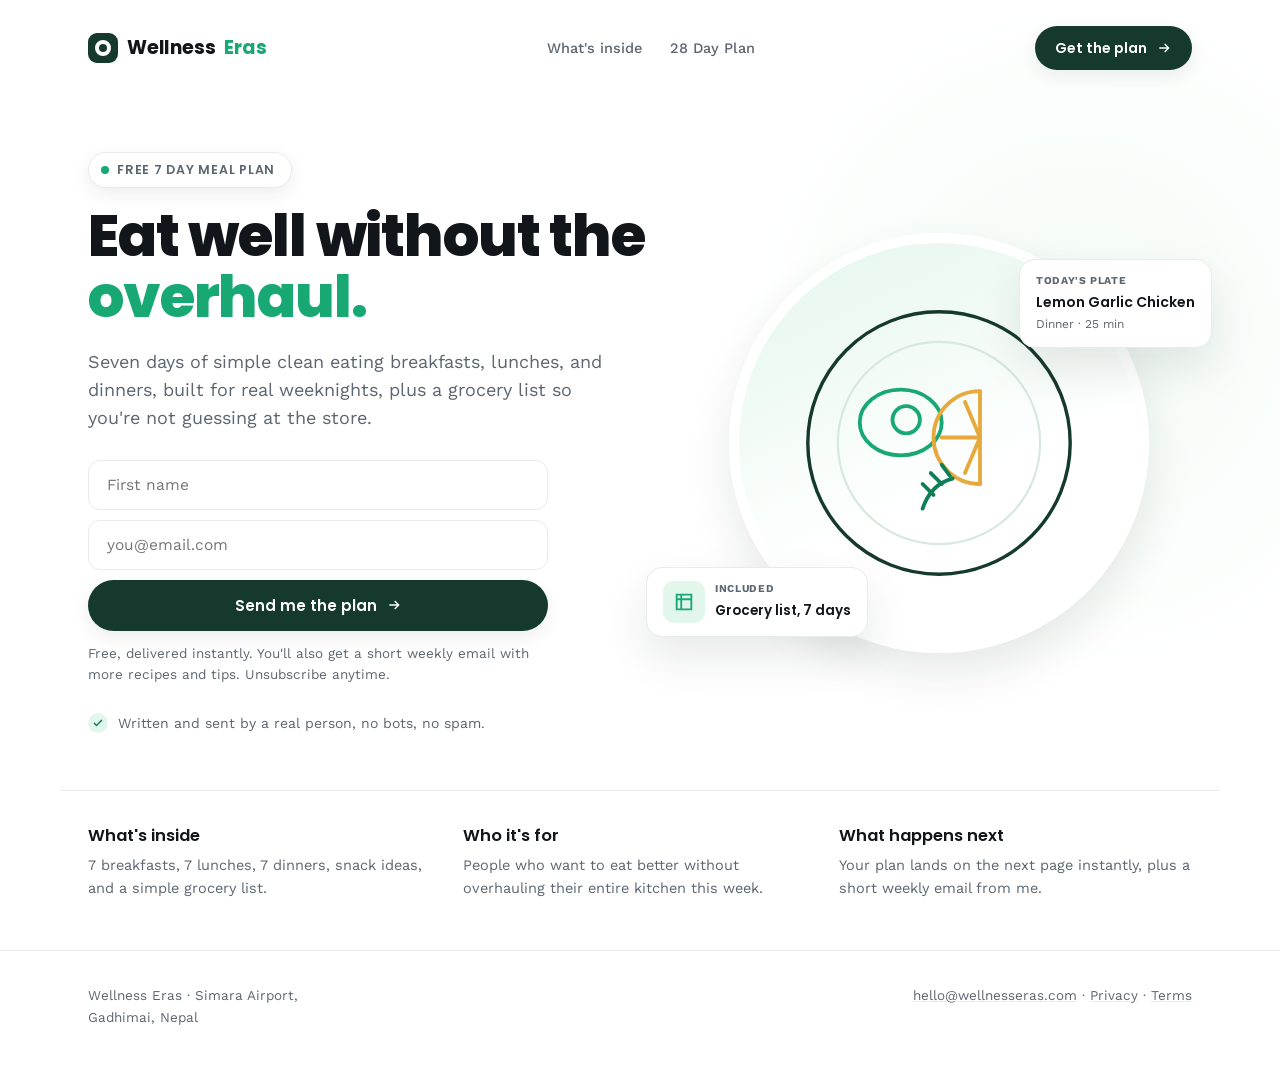
==== index.html @ 4ac8c412 "Integrate Sender analytics script in index.html Add a script for Sender analytics to index.html" ====
<!DOCTYPE html>
<html lang="en">
<head>
<meta charset="UTF-8">
<meta name="viewport" content="width=device-width, initial-scale=1.0">
<title>Wellness Eras — Free 7 Day Clean Eating Plan</title>
<meta name="description" content="Seven days of simple, real-food breakfasts, lunches, and dinners, plus a grocery list. Free, delivered instantly.">
<link rel="canonical" href="https://www.wellnesseras.com/">
<link rel="icon" href="/icon-32.png" sizes="32x32">
<link rel="icon" href="/icon-192.png" sizes="192x192">
<link rel="apple-touch-icon" href="/apple-touch-icon.png">
<meta property="og:type" content="website">
<meta property="og:site_name" content="Wellness Eras">
<meta property="og:title" content="Simple meals you'll actually make again">
<meta property="og:description" content="Seven days of real-food breakfasts, lunches, and dinners, plus a grocery list. Free, delivered instantly.">
<meta property="og:image" content="https://www.wellnesseras.com/og-image.png">
<meta property="og:url" content="https://www.wellnesseras.com/">
<meta name="twitter:card" content="summary_large_image">
<meta name="twitter:title" content="Simple meals you'll actually make again">
<meta name="twitter:description" content="Seven days of real-food breakfasts, lunches, and dinners, plus a grocery list. Free, delivered instantly.">
<meta name="twitter:image" content="https://www.wellnesseras.com/og-image.png">
<link rel="preconnect" href="https://fonts.googleapis.com">
<link rel="preconnect" href="https://fonts.gstatic.com" crossorigin>
<link href="https://fonts.googleapis.com/css2?family=Poppins:wght@500;600;700;800&family=Work+Sans:wght@400;500;600&display=swap" rel="stylesheet">
<link rel="stylesheet" href="styles.css">
  <script>
  (function (s, e, n, d, er) {
    s['Sender'] = er;
    s[er] = s[er] || function () {
      (s[er].q = s[er].q || []).push(arguments)
    }, s[er].l = 1 * new Date();
    s[er].on = function(event, callback) {
      s[er].listeners = s[er].listeners || {};
      (s[er].listeners[event] = s[er].listeners[event] || []).push(callback);
    };
    var a = e.createElement(n),
        m = e.getElementsByTagName(n)[0];
    a.async = 1;
    a.src = d;
    m.parentNode.insertBefore(a, m)
  })(window, document, 'script', 'https://cdn.sender.net/accounts_resources/universal.js', 'sender');
  sender('952dde70111419')
</script>
</head>
<body>

<header class="site">
  <div class="wrap">
    <a class="brand" href="/">
      <span class="mark"><svg viewBox="0 0 24 24"><circle cx="12" cy="12" r="9"/></svg></span>
      Wellness<span class="accent">Eras</span>
    </a>
    <nav class="links">
      <a href="#whats-inside">What's inside</a>
      <a href="/28-day-plan">28 Day Plan</a>
    </nav>
    <a class="btn btn-primary btn-sm" href="#signup">
      Get the plan
      <svg viewBox="0 0 24 24" fill="none" stroke="currentColor" stroke-width="2"><path d="M5 12h14M13 6l6 6-6 6"/></svg>
    </a>
  </div>
</header>

<main>
  <section class="hero">
    <div class="ambient" aria-hidden="true"></div>
    <div class="wrap hero-grid">
      <div>
        <span class="pill-badge"><span class="dot"></span>Free 7 day meal plan</span>
        <h1>Eat well without the <span class="accent">overhaul.</span></h1>
        <p class="lede">Seven days of simple clean eating breakfasts, lunches, and dinners, built for real weeknights, plus a grocery list so you're not guessing at the store.</p>

        <div class="signup" id="signup">
          <!-- MailerLite embedded form. Replace data-form with your MailerLite form ID
               from Forms > Embedded forms in your MailerLite account. -->
          <form class="ml-embed" action="https://assets.mailerlite.com/jsonp/YOUR_ACCOUNT_ID/forms/YOUR_FORM_ID/subscribe" method="post" target="_blank">
            <div class="signup-row">
              <input class="field" type="text" name="fields[name]" placeholder="First name" required>
              <input class="field" type="email" name="fields[email]" placeholder="you@email.com" required>
            </div>
            <div style="margin-top:10px;">
              <button class="btn btn-primary" type="submit" style="width:100%; justify-content:center;">
                Send me the plan
                <svg viewBox="0 0 24 24" fill="none" stroke="currentColor" stroke-width="2"><path d="M5 12h14M13 6l6 6-6 6"/></svg>
              </button>
            </div>
          </form>
          <p class="microcopy">Free, delivered instantly. You'll also get a short weekly email with more recipes and tips. Unsubscribe anytime.</p>
        </div>

        <div class="trust-line">
          <span class="check"><svg viewBox="0 0 24 24" fill="none" stroke="currentColor" stroke-width="3"><path d="M20 6L9 17l-5-5"/></svg></span>
          Written and sent by a real person, no bots, no spam.
        </div>
      </div>

      <div class="hero-art">
        <div class="circle-frame">
          <!-- Swap this SVG for a real photo of your own food when ready:
               <img src="/your-photo.jpg" alt="..." style="width:100%;height:100%;object-fit:cover;"> -->
          <svg class="plate-fill" viewBox="0 0 240 240" role="img" aria-label="Illustration of a plate with an egg, a citrus wedge, and a sprig of herbs">
            <circle cx="120" cy="120" r="96" fill="none" stroke="#153A2D" stroke-width="2.5"/>
            <circle cx="120" cy="120" r="74" fill="none" stroke="#D7E8DE" stroke-width="1.6"/>
            <g fill="none" stroke="#17A873" stroke-width="2.8" stroke-linecap="round" stroke-linejoin="round">
              <ellipse cx="92" cy="105" rx="30" ry="24"/>
              <circle cx="96" cy="103" r="10"/>
            </g>
            <g fill="none" stroke="#E7A93B" stroke-width="2.8" stroke-linecap="round" stroke-linejoin="round">
              <path d="M150 150 A34 34 0 0 1 150 82"/>
              <line x1="150" y1="150" x2="150" y2="82"/>
              <line x1="150" y1="116" x2="122" y2="116"/>
              <line x1="150" y1="116" x2="139" y2="90"/>
              <line x1="150" y1="116" x2="139" y2="142"/>
            </g>
            <g fill="none" stroke="#0E7E56" stroke-width="2.8" stroke-linecap="round" stroke-linejoin="round">
              <path d="M108 168 q6 -18 22 -22"/>
              <path d="M116 158 l-8 -8"/>
              <path d="M122 150 l-8 -8"/>
              <path d="M128 144 l-6 -8"/>
            </g>
          </svg>
        </div>

        <div class="float-card top">
          <div class="fc-label">Today's plate</div>
          <div class="fc-title">Lemon Garlic Chicken</div>
          <div class="fc-sub">Dinner · 25 min</div>
        </div>

        <div class="float-card bottom">
          <div class="fc-thumb">
            <svg viewBox="0 0 24 24" fill="none" stroke="#17A873" stroke-width="2"><path d="M4 4h16v16H4z"/><path d="M4 9h16M9 4v16"/></svg>
          </div>
          <div>
            <div class="fc-label">Included</div>
            <div class="fc-title" style="font-size:13.5px;">Grocery list, 7 days</div>
          </div>
        </div>
      </div>
    </div>

    <div class="wrap reassure" id="whats-inside">
      <div class="reassure-item">
        <strong>What's inside</strong>
        7 breakfasts, 7 lunches, 7 dinners, snack ideas, and a simple grocery list.
      </div>
      <div class="reassure-item">
        <strong>Who it's for</strong>
        People who want to eat better without overhauling their entire kitchen this week.
      </div>
      <div class="reassure-item">
        <strong>What happens next</strong>
        Your plan lands on the next page instantly, plus a short weekly email from me.
      </div>
    </div>
  </section>
</main>

<footer class="site">
  <div class="wrap">
    <div class="addr">Wellness Eras · Simara Airport, Gadhimai, Nepal</div>
    <div><a href="mailto:hello@wellnesseras.com">hello@wellnesseras.com</a> · <a href="/privacy">Privacy</a> · <a href="/terms">Terms</a></div>
  </div>
</footer>

</body>
</html>
---- styles.css ----
/* ===========================================================
   Wellness Eras — v3 design tokens
   Bold, modern, single-accent system: white ground, deep forest
   CTA, bright mint accent, rounded geometric display type.
=========================================================== */

:root {
  --bg: #FFFFFF;
  --bg-soft: #F3FBF6;
  --ink: #12161A;
  --ink-soft: #5C6670;
  --mint: #17A873;
  --mint-deep: #0E7E56;
  --mint-soft: #E3F6EC;
  --forest: #153A2D;
  --forest-dark: #0D2A20;
  --gold: #E7A93B;
  --line: #E7ECE8;
  --shadow: 0 20px 44px rgba(18, 40, 30, 0.10);
  --shadow-sm: 0 6px 18px rgba(18, 40, 30, 0.08);

  --display: "Poppins", ui-sans-serif, sans-serif;
  --body: "Work Sans", -apple-system, BlinkMacSystemFont, sans-serif;

  --max: 1160px;
}

* { box-sizing: border-box; }
html { scroll-behavior: smooth; }
@media (prefers-reduced-motion: reduce) {
  html { scroll-behavior: auto; }
  * { animation-duration: 0.001ms !important; animation-iteration-count: 1 !important; transition-duration: 0.001ms !important; }
}

body {
  margin: 0;
  background: var(--bg);
  color: var(--ink);
  font-family: var(--body);
  font-size: 17px;
  line-height: 1.6;
  -webkit-font-smoothing: antialiased;
  overflow-x: hidden;
}

img, svg { display: block; max-width: 100%; }
a { color: inherit; }
a:focus-visible, button:focus-visible, input:focus-visible {
  outline: 2px solid var(--forest);
  outline-offset: 3px;
}

/* Soft ambient background, sits behind the hero only */
.ambient {
  position: absolute;
  top: -120px;
  right: -160px;
  width: 720px;
  height: 720px;
  background: radial-gradient(circle, var(--bg-soft) 0%, rgba(243,251,246,0) 70%);
  z-index: 0;
  pointer-events: none;
}
.ambient.dotted {
  background-image: radial-gradient(var(--line) 1.5px, transparent 1.5px);
  background-size: 22px 22px;
  opacity: 0.6;
  border-radius: 50%;
  mask-image: radial-gradient(circle, black 55%, transparent 75%);
}

.wrap {
  max-width: var(--max);
  margin: 0 auto;
  padding: 0 28px;
  position: relative;
  z-index: 1;
}

/* -----------------------------------------------------------
   Header
----------------------------------------------------------- */
header.site { padding: 26px 0; position: relative; z-index: 2; }
header.site .wrap { display: flex; align-items: center; justify-content: space-between; gap: 20px; }
.brand {
  font-family: var(--display);
  font-weight: 700;
  font-size: 19px;
  letter-spacing: -0.01em;
  text-decoration: none;
  color: var(--ink);
  display: flex;
  align-items: center;
  gap: 9px;
  white-space: nowrap;
}
.brand .mark {
  width: 30px; height: 30px; flex: none;
  background: var(--forest);
  border-radius: 9px;
  display: flex; align-items: center; justify-content: center;
}
.brand .mark svg { width: 16px; height: 16px; }
.brand .mark circle { fill: none; stroke: #fff; stroke-width: 6; }
.brand .accent { color: var(--mint); }

nav.links { display: flex; align-items: center; gap: 28px; font-size: 14.5px; font-weight: 500; color: var(--ink-soft); }
nav.links a { text-decoration: none; }
nav.links a:hover { color: var(--ink); }
@media (max-width: 760px) { nav.links { display: none; } }

/* -----------------------------------------------------------
   Buttons
----------------------------------------------------------- */
.btn {
  display: inline-flex;
  align-items: center;
  gap: 9px;
  font-family: var(--display);
  font-weight: 600;
  font-size: 15px;
  padding: 14px 24px;
  border-radius: 999px;
  border: none;
  cursor: pointer;
  text-decoration: none;
  transition: transform 0.15s ease, box-shadow 0.15s ease, background 0.15s ease;
  white-space: nowrap;
}
.btn-primary { background: var(--forest); color: #fff; box-shadow: var(--shadow-sm); }
.btn-primary:hover { background: var(--forest-dark); transform: translateY(-1px); }
.btn-sm { padding: 11px 20px; font-size: 14px; }
.btn-ghost { background: transparent; color: var(--ink); border: 1.5px solid var(--line); }
.btn-ghost:hover { border-color: var(--forest); }
.btn svg { width: 16px; height: 16px; }

/* -----------------------------------------------------------
   Badge / eyebrow pill
----------------------------------------------------------- */
.pill-badge {
  display: inline-flex;
  align-items: center;
  gap: 8px;
  background: #fff;
  border: 1px solid var(--line);
  border-radius: 999px;
  padding: 7px 16px 7px 12px;
  font-family: var(--display);
  font-weight: 600;
  font-size: 12.5px;
  letter-spacing: 0.06em;
  text-transform: uppercase;
  color: var(--ink-soft);
  box-shadow: var(--shadow-sm);
}
.pill-badge .dot { width: 8px; height: 8px; border-radius: 50%; background: var(--mint); flex: none; }

.eyebrow {
  font-family: var(--display);
  font-weight: 600;
  font-size: 12.5px;
  letter-spacing: 0.1em;
  text-transform: uppercase;
  color: var(--mint-deep);
}

/* -----------------------------------------------------------
   Hero
----------------------------------------------------------- */
.hero { padding: 56px 0 40px; position: relative; }
.hero-grid { display: grid; grid-template-columns: 1.05fr 0.95fr; gap: 40px; align-items: center; }
@media (max-width: 900px) {
  .hero-grid { grid-template-columns: 1fr; gap: 40px; }
  .hero-art { order: -1; max-width: 340px; margin: 0 auto; }
}

h1 {
  font-family: var(--display);
  font-weight: 800;
  font-size: clamp(38px, 5.2vw, 58px);
  line-height: 1.05;
  letter-spacing: -0.02em;
  margin: 18px 0 20px;
  color: var(--ink);
}
h1 .accent { color: var(--mint); }
h1 em { font-style: italic; font-weight: 600; color: var(--ink-soft); }

.lede { font-size: 18px; line-height: 1.55; color: var(--ink-soft); max-width: 48ch; margin: 0 0 28px; }

/* -----------------------------------------------------------
   Form
----------------------------------------------------------- */
.signup { max-width: 460px; }
.signup-row { display: flex; gap: 10px; flex-wrap: wrap; }
.field {
  flex: 1 1 160px;
  padding: 15px 18px;
  border-radius: 12px;
  border: 1.5px solid var(--line);
  background: #fff;
  font-family: var(--body);
  font-size: 15.5px;
  color: var(--ink);
}
.field:focus { border-color: var(--mint); }
.microcopy { margin-top: 12px; font-size: 13.5px; color: var(--ink-soft); }

/* -----------------------------------------------------------
   Trust line (honest version, no fabricated numbers)
----------------------------------------------------------- */
.trust-line { display: flex; align-items: center; gap: 10px; margin-top: 26px; font-size: 14px; color: var(--ink-soft); }
.trust-line .check {
  width: 20px; height: 20px; border-radius: 50%;
  background: var(--mint-soft);
  display: flex; align-items: center; justify-content: center;
  flex: none;
}
.trust-line .check svg { width: 12px; height: 12px; stroke: var(--mint-deep); }

/* -----------------------------------------------------------
   Circular hero art + floating cards
----------------------------------------------------------- */
.hero-art { position: relative; }
.circle-frame {
  position: relative;
  width: 100%;
  max-width: 420px;
  aspect-ratio: 1 / 1;
  margin: 0 auto;
  border-radius: 50%;
  background: linear-gradient(155deg, var(--mint-soft), #fff 60%);
  border: 10px solid #fff;
  box-shadow: var(--shadow);
  display: flex;
  align-items: center;
  justify-content: center;
  overflow: hidden;
}
.circle-frame .plate-fill { width: 82%; }

.float-card {
  position: absolute;
  background: #fff;
  border-radius: 16px;
  padding: 13px 16px;
  box-shadow: var(--shadow);
  border: 1px solid var(--line);
  font-family: var(--body);
}
.float-card.top { top: 6%; right: -4%; min-width: 168px; }
.float-card.bottom { bottom: 4%; left: -8%; display: flex; align-items: center; gap: 10px; min-width: 200px; }
@media (max-width: 520px) {
  .float-card.top { right: -2%; }
  .float-card.bottom { left: -4%; }
}
.float-card .fc-icon {
  width: 30px; height: 30px; border-radius: 9px;
  background: var(--mint-soft);
  display: flex; align-items: center; justify-content: center;
  flex: none;
}
.float-card .fc-icon svg { width: 16px; height: 16px; stroke: var(--mint-deep); }
.float-card .fc-label { font-size: 10.5px; font-weight: 700; letter-spacing: 0.06em; text-transform: uppercase; color: var(--ink-soft); margin-bottom: 2px; }
.float-card .fc-title { font-family: var(--display); font-weight: 600; font-size: 14px; color: var(--ink); }
.float-card .fc-sub { font-size: 12px; color: var(--ink-soft); margin-top: 1px; }
.float-card .fc-thumb {
  width: 42px; height: 42px; border-radius: 11px;
  background: var(--mint-soft);
  flex: none;
  display: flex; align-items: center; justify-content: center;
}
.float-card .fc-thumb svg { width: 22px; height: 22px; }

/* -----------------------------------------------------------
   Reassurance / feature row
----------------------------------------------------------- */
.reassure {
  display: grid; grid-template-columns: repeat(3, 1fr); gap: 22px;
  margin-top: 56px; padding-top: 32px; border-top: 1px solid var(--line);
  position: relative; z-index: 1;
}
@media (max-width: 700px) { .reassure { grid-template-columns: 1fr; } }
.reassure-item { font-size: 14.5px; color: var(--ink-soft); }
.reassure-item strong { display: block; color: var(--ink); font-family: var(--display); font-weight: 600; font-size: 16.5px; margin-bottom: 4px; }

/* -----------------------------------------------------------
   Sections
----------------------------------------------------------- */
section { padding: 60px 0; position: relative; }
.section-tight { padding: 40px 0; }
hr.rule { border: none; border-top: 1px solid var(--line); }

h2 {
  font-family: var(--display);
  font-weight: 700;
  font-size: clamp(26px, 3.4vw, 36px);
  line-height: 1.15;
  letter-spacing: -0.01em;
  margin: 6px 0 18px;
}

.two-col { display: grid; grid-template-columns: 1fr 1fr; gap: 44px; align-items: start; }
@media (max-width: 800px) { .two-col { grid-template-columns: 1fr; } }

.card { background: #fff; border: 1px solid var(--line); border-radius: 20px; padding: 28px 30px; box-shadow: var(--shadow-sm); }

ul.plain { list-style: none; margin: 0; padding: 0; }
ul.plain li { padding: 13px 0; border-bottom: 1px solid var(--line); display: flex; gap: 12px; align-items: flex-start; font-size: 15.5px; }
ul.plain li:last-child { border-bottom: none; }
ul.plain li .tick {
  width: 20px; height: 20px; border-radius: 50%;
  background: var(--mint-soft);
  display: flex; align-items: center; justify-content: center;
  flex: none; margin-top: 1px;
}
ul.plain li .tick svg { width: 11px; height: 11px; stroke: var(--mint-deep); stroke-width: 3; }

/* -----------------------------------------------------------
   Price card
----------------------------------------------------------- */
.price-card { background: var(--forest); color: #fff; border-radius: 24px; padding: 36px 34px; position: relative; overflow: hidden; }
.price-card .tag { display: inline-block; background: rgba(255,255,255,0.12); color: #fff; border-radius: 999px; padding: 6px 14px; font-family: var(--display); font-weight: 600; font-size: 12.5px; }
.price-card .price { font-family: var(--display); font-size: 50px; font-weight: 800; margin: 12px 0 2px; letter-spacing: -0.02em; }
.price-card .price span { font-size: 18px; font-weight: 500; opacity: 0.7; font-family: var(--body); }
.price-card ul.plain li { border-color: rgba(255,255,255,0.14); color: #fff; }
.price-card ul.plain li .tick { background: rgba(255,255,255,0.16); }
.price-card ul.plain li .tick svg { stroke: #fff; }
.price-card .btn-primary { background: #fff; color: var(--forest); width: 100%; justify-content: center; margin-top: 20px; }
.price-card .btn-primary:hover { background: var(--mint-soft); }
.price-card .fine { margin-top: 14px; font-size: 13px; opacity: 0.75; }

/* -----------------------------------------------------------
   Footer
----------------------------------------------------------- */
footer.site { border-top: 1px solid var(--line); padding: 34px 0 50px; margin-top: 10px; }
footer.site .wrap { display: flex; justify-content: space-between; gap: 24px; flex-wrap: wrap; font-size: 13.5px; color: var(--ink-soft); }
footer.site a { text-decoration: underline; text-decoration-color: var(--line); }
footer.site .addr { max-width: 34ch; }

/* -----------------------------------------------------------
   Quiet dot-grid texture (used behind the product page hero)
----------------------------------------------------------- */
.dot-field {
  position: absolute;
  inset: 0;
  z-index: 0;
  background-image: radial-gradient(var(--line) 1.6px, transparent 1.6px);
  background-size: 26px 26px;
  mask-image: linear-gradient(to bottom, black 0%, black 40%, transparent 85%);
  opacity: 0.9;
}
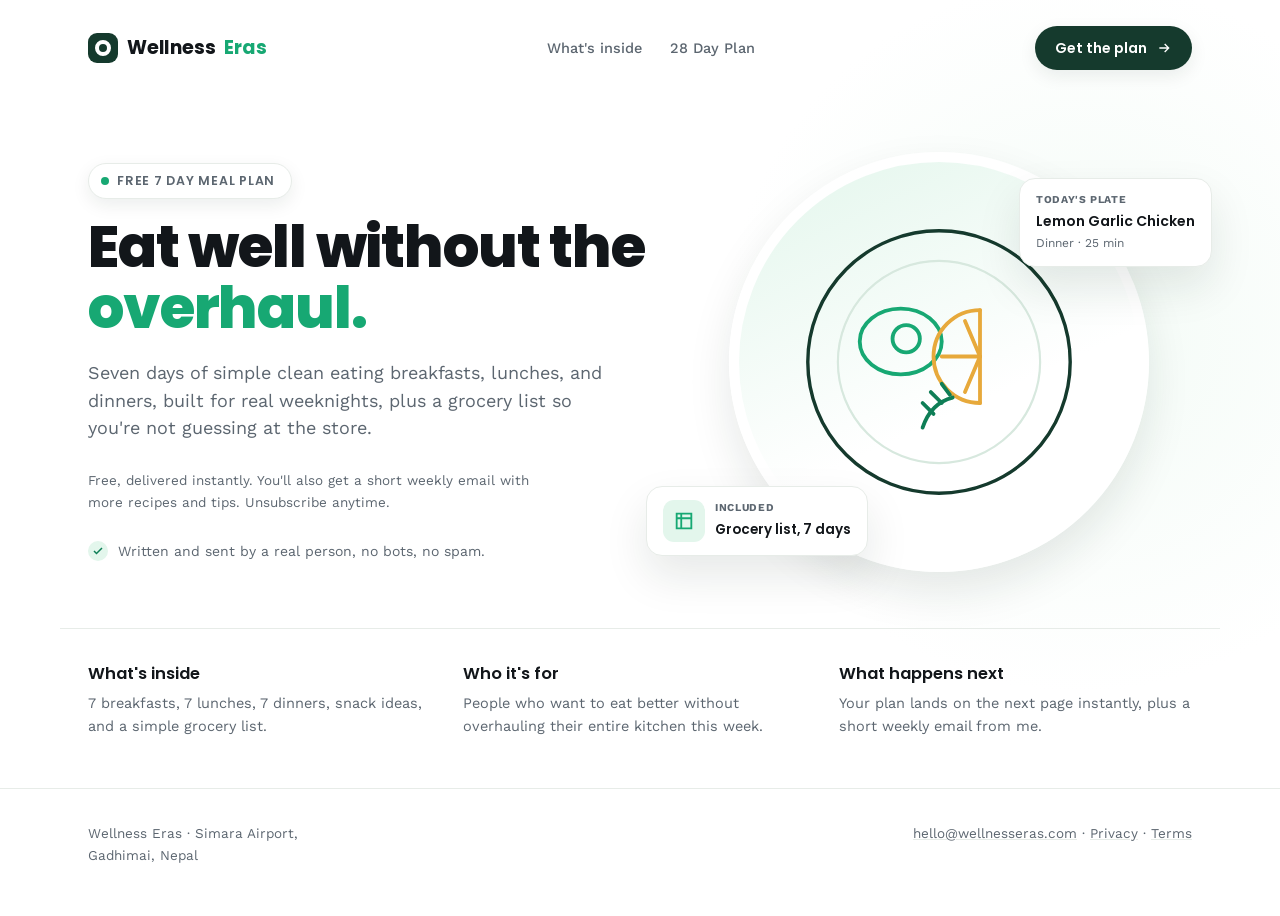
==== commit f1b66f0f: "Add files via upload" ====
--- a/index.html
+++ b/index.html
@@ -71,20 +71,8 @@
         <p class="lede">Seven days of simple clean eating breakfasts, lunches, and dinners, built for real weeknights, plus a grocery list so you're not guessing at the store.</p>
 
         <div class="signup" id="signup">
-          <!-- MailerLite embedded form. Replace data-form with your MailerLite form ID
-               from Forms > Embedded forms in your MailerLite account. -->
-          <form class="ml-embed" action="https://assets.mailerlite.com/jsonp/YOUR_ACCOUNT_ID/forms/YOUR_FORM_ID/subscribe" method="post" target="_blank">
-            <div class="signup-row">
-              <input class="field" type="text" name="fields[name]" placeholder="First name" required>
-              <input class="field" type="email" name="fields[email]" placeholder="you@email.com" required>
-            </div>
-            <div style="margin-top:10px;">
-              <button class="btn btn-primary" type="submit" style="width:100%; justify-content:center;">
-                Send me the plan
-                <svg viewBox="0 0 24 24" fill="none" stroke="currentColor" stroke-width="2"><path d="M5 12h14M13 6l6 6-6 6"/></svg>
-              </button>
-            </div>
-          </form>
+          <!-- Sender.net embedded form -->
+          <div style="text-align: left" class="sender-form-field" data-sender-form-id="bmZ39R"></div>
           <p class="microcopy">Free, delivered instantly. You'll also get a short weekly email with more recipes and tips. Unsubscribe anytime.</p>
         </div>
 
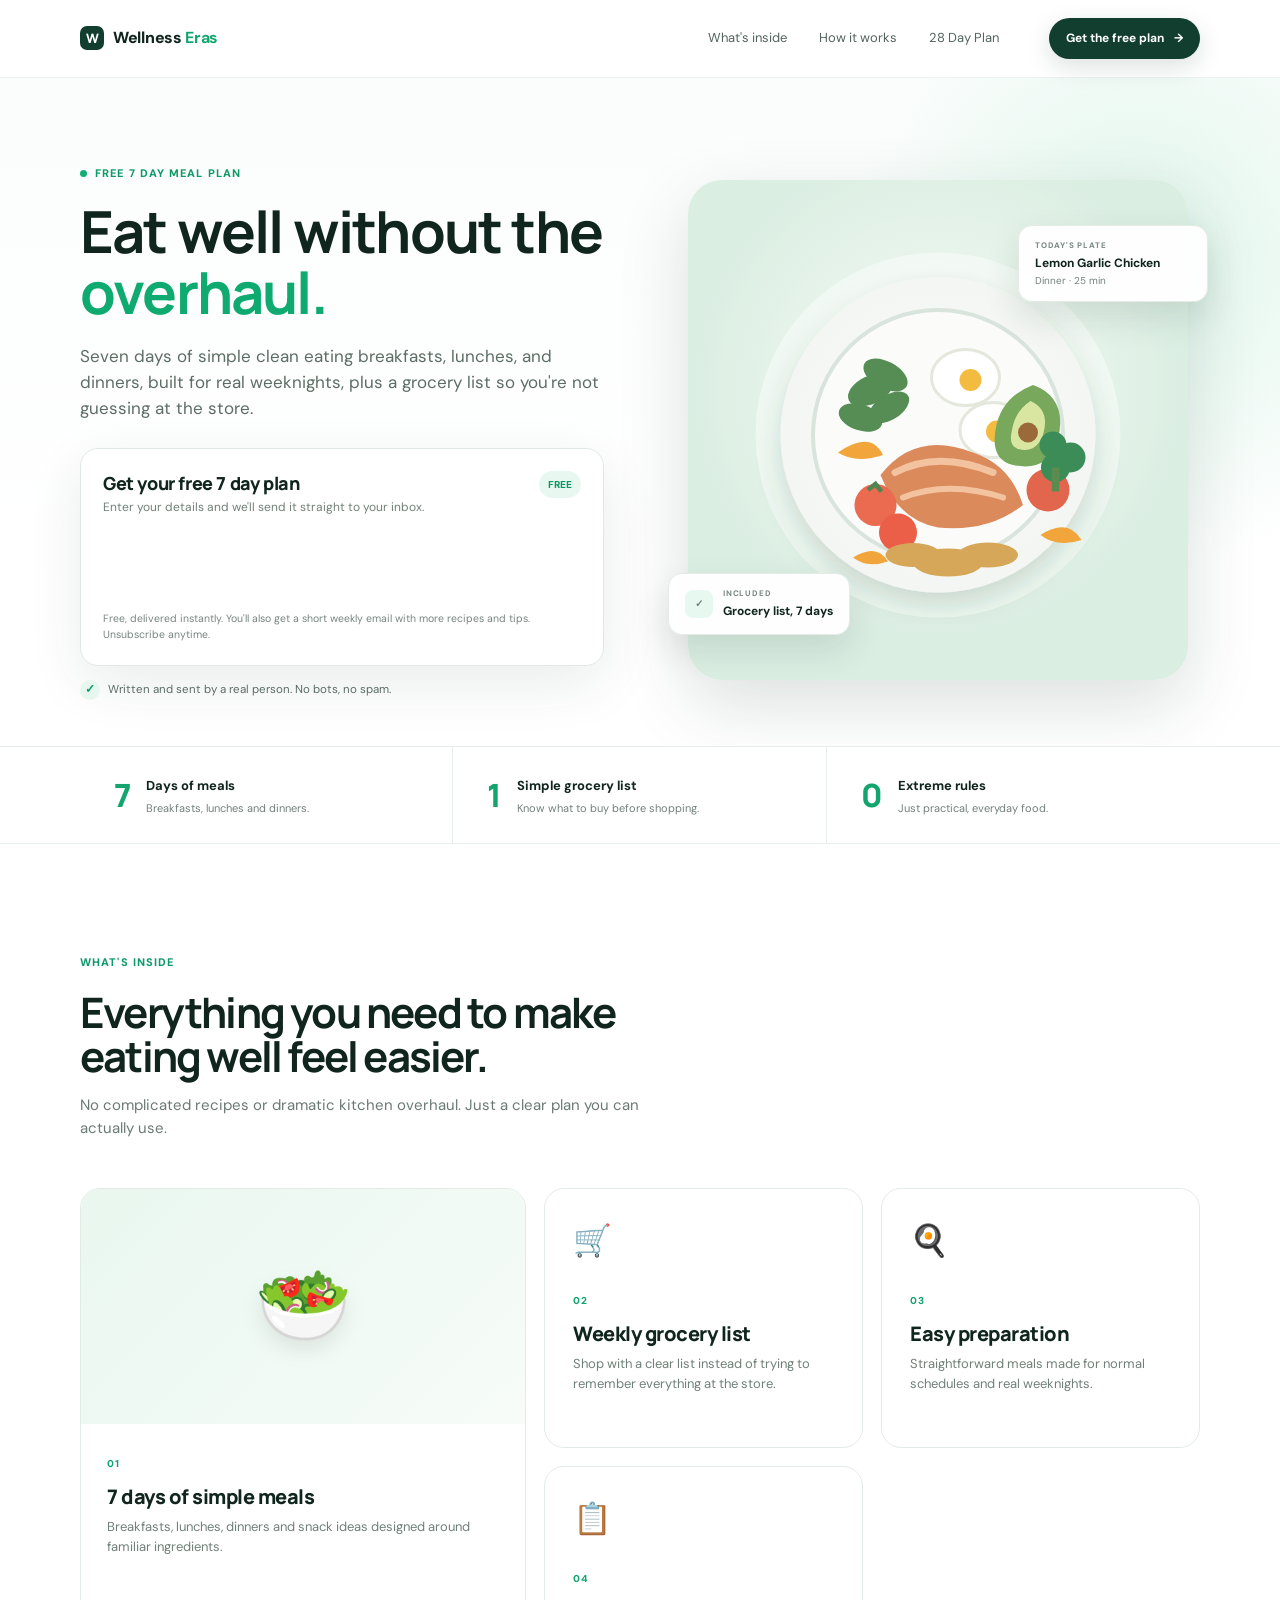
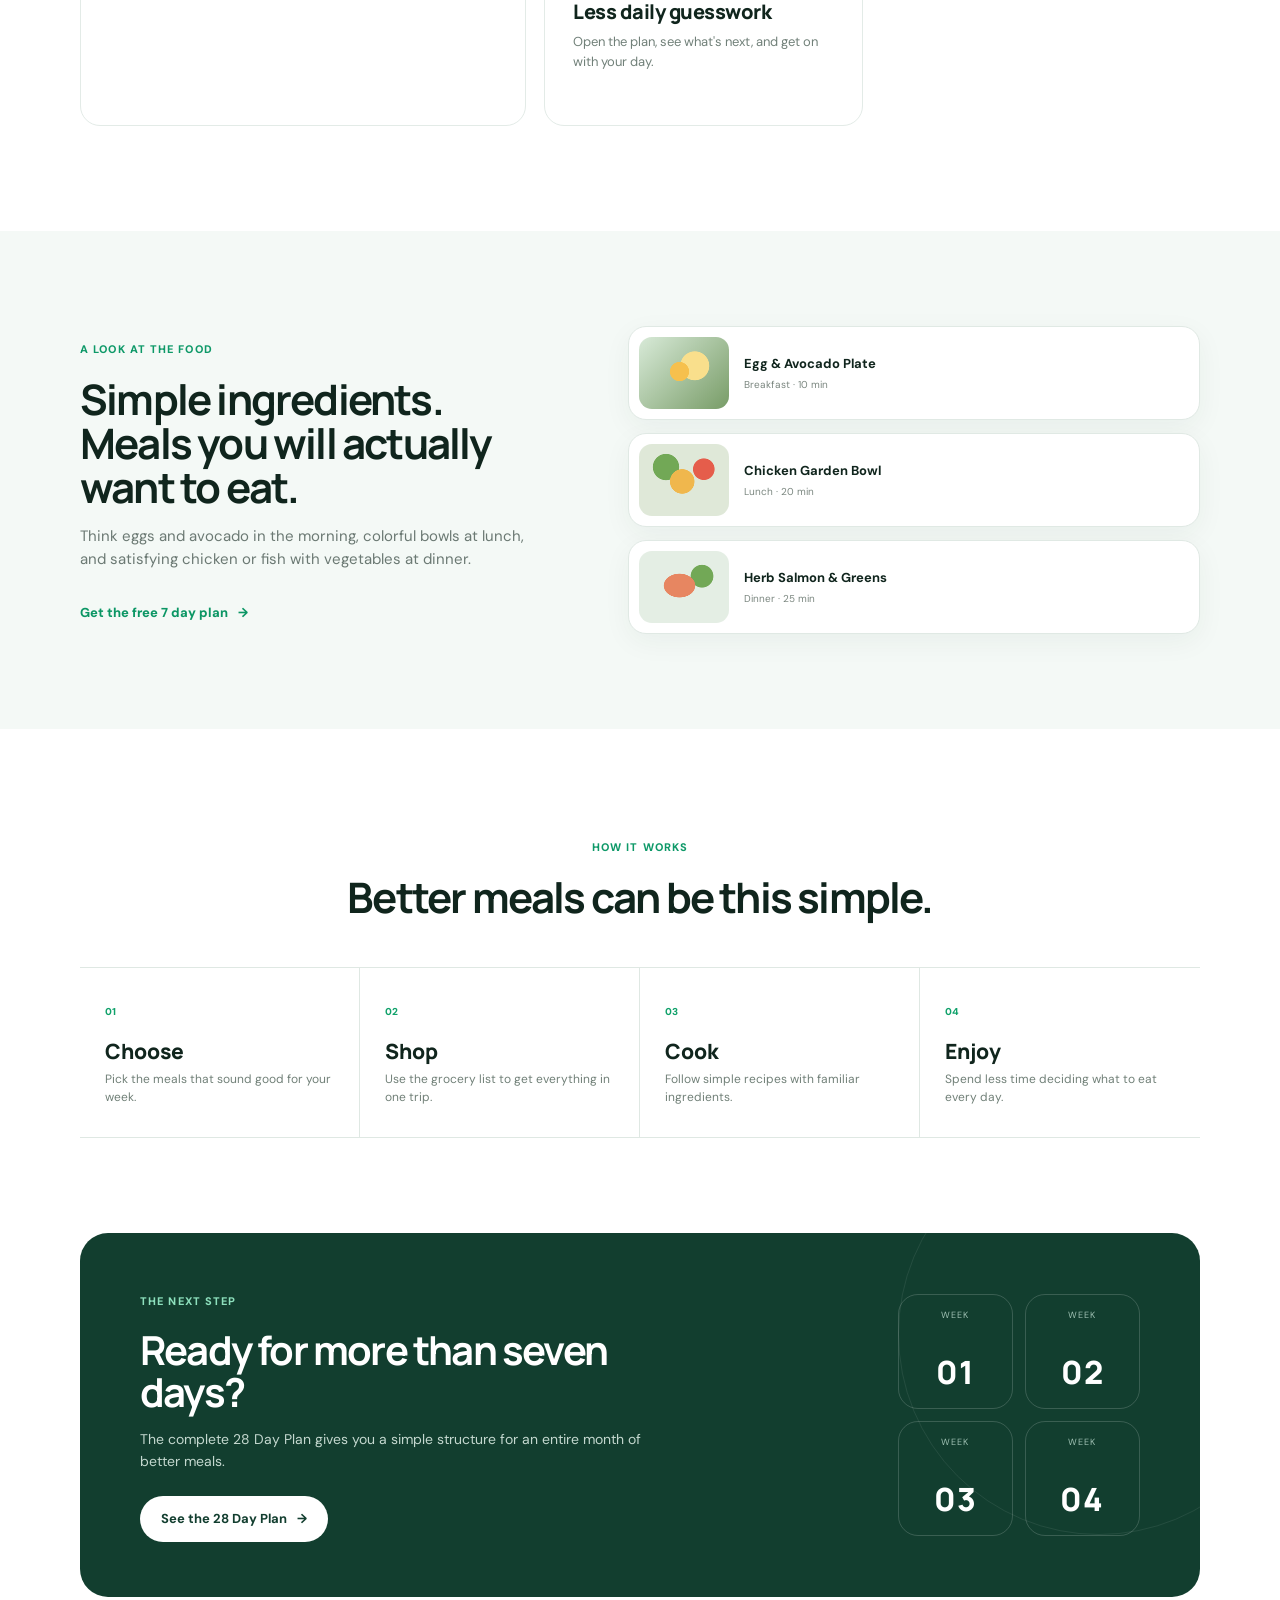
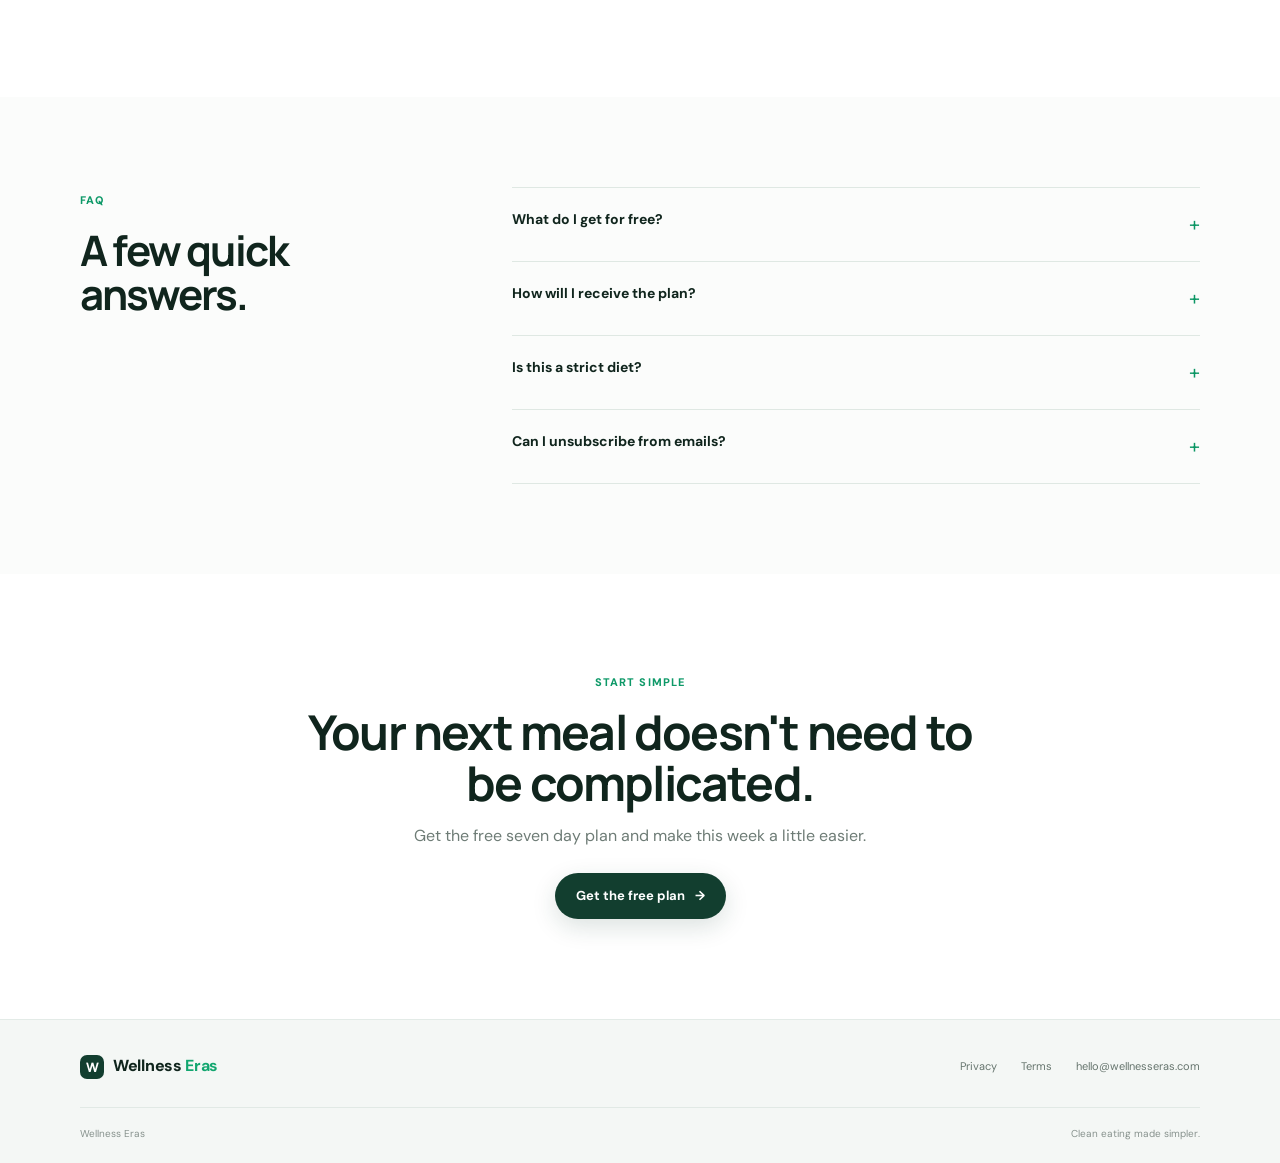
==== commit 2bc9004e: "Add files via upload" ====
--- a/index.html
+++ b/index.html
@@ -3,151 +3,225 @@
 <head>
 <meta charset="UTF-8">
 <meta name="viewport" content="width=device-width, initial-scale=1.0">
-<title>Wellness Eras — Free 7 Day Clean Eating Plan</title>
+<title>Wellness Eras | Free 7 Day Clean Eating Plan</title>
 <meta name="description" content="Seven days of simple, real-food breakfasts, lunches, and dinners, plus a grocery list. Free, delivered instantly.">
-<link rel="canonical" href="https://www.wellnesseras.com/">
-<link rel="icon" href="/icon-32.png" sizes="32x32">
-<link rel="icon" href="/icon-192.png" sizes="192x192">
-<link rel="apple-touch-icon" href="/apple-touch-icon.png">
+<link rel="canonical" href="https://wellnesseras.com/">
 <meta property="og:type" content="website">
 <meta property="og:site_name" content="Wellness Eras">
-<meta property="og:title" content="Simple meals you'll actually make again">
-<meta property="og:description" content="Seven days of real-food breakfasts, lunches, and dinners, plus a grocery list. Free, delivered instantly.">
-<meta property="og:image" content="https://www.wellnesseras.com/og-image.png">
-<meta property="og:url" content="https://www.wellnesseras.com/">
+<meta property="og:title" content="Eat well without the overhaul.">
+<meta property="og:description" content="Seven days of simple clean eating meals, plus a grocery list. Free, delivered instantly.">
+<meta property="og:image" content="https://wellnesseras.com/images/hero-food.svg">
+<meta property="og:url" content="https://wellnesseras.com/">
 <meta name="twitter:card" content="summary_large_image">
-<meta name="twitter:title" content="Simple meals you'll actually make again">
-<meta name="twitter:description" content="Seven days of real-food breakfasts, lunches, and dinners, plus a grocery list. Free, delivered instantly.">
-<meta name="twitter:image" content="https://www.wellnesseras.com/og-image.png">
+<meta name="twitter:title" content="Eat well without the overhaul.">
+<meta name="twitter:description" content="Seven days of simple clean eating meals, plus a grocery list. Free, delivered instantly.">
+<meta name="twitter:image" content="https://wellnesseras.com/images/hero-food.svg">
+
 <link rel="preconnect" href="https://fonts.googleapis.com">
 <link rel="preconnect" href="https://fonts.gstatic.com" crossorigin>
-<link href="https://fonts.googleapis.com/css2?family=Poppins:wght@500;600;700;800&family=Work+Sans:wght@400;500;600&display=swap" rel="stylesheet">
+<link href="https://fonts.googleapis.com/css2?family=DM+Sans:wght@400;500;600;700&family=Manrope:wght@600;700;800&display=swap" rel="stylesheet">
 <link rel="stylesheet" href="styles.css">
-  <script>
-  (function (s, e, n, d, er) {
-    s['Sender'] = er;
-    s[er] = s[er] || function () {
-      (s[er].q = s[er].q || []).push(arguments)
-    }, s[er].l = 1 * new Date();
-    s[er].on = function(event, callback) {
-      s[er].listeners = s[er].listeners || {};
-      (s[er].listeners[event] = s[er].listeners[event] || []).push(callback);
-    };
-    var a = e.createElement(n),
-        m = e.getElementsByTagName(n)[0];
-    a.async = 1;
-    a.src = d;
-    m.parentNode.insertBefore(a, m)
-  })(window, document, 'script', 'https://cdn.sender.net/accounts_resources/universal.js', 'sender');
-  sender('952dde70111419')
+
+<script>
+(function (s, e, n, d, er) {
+  s['Sender'] = er;
+  s[er] = s[er] || function () {
+    (s[er].q = s[er].q || []).push(arguments)
+  }, s[er].l = 1 * new Date();
+  s[er].on = function(event, callback) {
+    s[er].listeners = s[er].listeners || {};
+    (s[er].listeners[event] = s[er].listeners[event] || []).push(callback);
+  };
+  var a = e.createElement(n),
+      m = e.getElementsByTagName(n)[0];
+  a.async = 1;
+  a.src = d;
+  m.parentNode.insertBefore(a, m)
+})(window, document, 'script', 'https://cdn.sender.net/accounts_resources/universal.js', 'sender');
+sender('952dde70111419')
 </script>
-</head>
+<link rel="icon" href="/icons/favicon.svg"></head>
 <body>
 
-<header class="site">
-  <div class="wrap">
+<header class="site-header">
+  <div class="container nav-inner">
     <a class="brand" href="/">
-      <span class="mark"><svg viewBox="0 0 24 24"><circle cx="12" cy="12" r="9"/></svg></span>
-      Wellness<span class="accent">Eras</span>
+      <span class="brand-mark">W</span>
+      <span>Wellness <b>Eras</b></span>
     </a>
-    <nav class="links">
-      <a href="#whats-inside">What's inside</a>
-      <a href="/28-day-plan">28 Day Plan</a>
+
+    <nav class="nav-links" aria-label="Main navigation">
+      <a href="#inside">What's inside</a>
+      <a href="#how-it-works">How it works</a>
+      <a href="#plan">28 Day Plan</a>
     </nav>
-    <a class="btn btn-primary btn-sm" href="#signup">
-      Get the plan
-      <svg viewBox="0 0 24 24" fill="none" stroke="currentColor" stroke-width="2"><path d="M5 12h14M13 6l6 6-6 6"/></svg>
-    </a>
+
+    <a class="button button-dark nav-cta" href="#signup">Get the free plan <span>→</span></a>
   </div>
 </header>
 
 <main>
   <section class="hero">
-    <div class="ambient" aria-hidden="true"></div>
-    <div class="wrap hero-grid">
-      <div>
-        <span class="pill-badge"><span class="dot"></span>Free 7 day meal plan</span>
-        <h1>Eat well without the <span class="accent">overhaul.</span></h1>
-        <p class="lede">Seven days of simple clean eating breakfasts, lunches, and dinners, built for real weeknights, plus a grocery list so you're not guessing at the store.</p>
-
-        <div class="signup" id="signup">
-          <!-- Sender.net embedded form -->
-          <div style="text-align: left" class="sender-form-field" data-sender-form-id="bmZ39R"></div>
+    <div class="hero-glow"></div>
+    <div class="container hero-grid">
+      <div class="hero-copy">
+        <div class="eyebrow"><span></span> FREE 7 DAY MEAL PLAN</div>
+        <h1>Eat well without the <em>overhaul.</em></h1>
+        <p class="hero-lede">Seven days of simple clean eating breakfasts, lunches, and dinners, built for real weeknights, plus a grocery list so you're not guessing at the store.</p>
+
+        <div class="signup-card" id="signup">
+          <div class="signup-heading">
+            <div>
+              <div class="signup-title">Get your free 7 day plan</div>
+              <div class="signup-subtitle">Enter your details and we'll send it straight to your inbox.</div>
+            </div>
+            <span class="free-tag">FREE</span>
+          </div>
+
+          <!-- Sender.net embedded form. This ID and Sender initialization are preserved from the supplied index.html. -->
+          <div class="sender-form-field" data-sender-form-id="bmZ39R"></div>
+
           <p class="microcopy">Free, delivered instantly. You'll also get a short weekly email with more recipes and tips. Unsubscribe anytime.</p>
         </div>
 
         <div class="trust-line">
-          <span class="check"><svg viewBox="0 0 24 24" fill="none" stroke="currentColor" stroke-width="3"><path d="M20 6L9 17l-5-5"/></svg></span>
-          Written and sent by a real person, no bots, no spam.
+          <span class="check">✓</span>
+          <span>Written and sent by a real person. No bots, no spam.</span>
         </div>
       </div>
 
-      <div class="hero-art">
-        <div class="circle-frame">
-          <!-- Swap this SVG for a real photo of your own food when ready:
-               <img src="/your-photo.jpg" alt="..." style="width:100%;height:100%;object-fit:cover;"> -->
-          <svg class="plate-fill" viewBox="0 0 240 240" role="img" aria-label="Illustration of a plate with an egg, a citrus wedge, and a sprig of herbs">
-            <circle cx="120" cy="120" r="96" fill="none" stroke="#153A2D" stroke-width="2.5"/>
-            <circle cx="120" cy="120" r="74" fill="none" stroke="#D7E8DE" stroke-width="1.6"/>
-            <g fill="none" stroke="#17A873" stroke-width="2.8" stroke-linecap="round" stroke-linejoin="round">
-              <ellipse cx="92" cy="105" rx="30" ry="24"/>
-              <circle cx="96" cy="103" r="10"/>
-            </g>
-            <g fill="none" stroke="#E7A93B" stroke-width="2.8" stroke-linecap="round" stroke-linejoin="round">
-              <path d="M150 150 A34 34 0 0 1 150 82"/>
-              <line x1="150" y1="150" x2="150" y2="82"/>
-              <line x1="150" y1="116" x2="122" y2="116"/>
-              <line x1="150" y1="116" x2="139" y2="90"/>
-              <line x1="150" y1="116" x2="139" y2="142"/>
-            </g>
-            <g fill="none" stroke="#0E7E56" stroke-width="2.8" stroke-linecap="round" stroke-linejoin="round">
-              <path d="M108 168 q6 -18 22 -22"/>
-              <path d="M116 158 l-8 -8"/>
-              <path d="M122 150 l-8 -8"/>
-              <path d="M128 144 l-6 -8"/>
-            </g>
-          </svg>
-        </div>
-
-        <div class="float-card top">
-          <div class="fc-label">Today's plate</div>
-          <div class="fc-title">Lemon Garlic Chicken</div>
-          <div class="fc-sub">Dinner · 25 min</div>
-        </div>
-
-        <div class="float-card bottom">
-          <div class="fc-thumb">
-            <svg viewBox="0 0 24 24" fill="none" stroke="#17A873" stroke-width="2"><path d="M4 4h16v16H4z"/><path d="M4 9h16M9 4v16"/></svg>
+      <div class="hero-visual">
+        <div class="photo-wrap">
+          <img src="images/hero-food.svg" alt="Colorful healthy meal with grilled chicken, eggs, avocado and vegetables" class="hero-photo">
+          <div class="photo-label label-top">
+            <small>TODAY'S PLATE</small>
+            <strong>Lemon Garlic Chicken</strong>
+            <span>Dinner · 25 min</span>
           </div>
-          <div>
-            <div class="fc-label">Included</div>
-            <div class="fc-title" style="font-size:13.5px;">Grocery list, 7 days</div>
+          <div class="photo-label label-bottom">
+            <span class="label-icon">✓</span>
+            <div><small>INCLUDED</small><strong>Grocery list, 7 days</strong></div>
           </div>
         </div>
       </div>
     </div>
-
-    <div class="wrap reassure" id="whats-inside">
-      <div class="reassure-item">
-        <strong>What's inside</strong>
-        7 breakfasts, 7 lunches, 7 dinners, snack ideas, and a simple grocery list.
-      </div>
-      <div class="reassure-item">
-        <strong>Who it's for</strong>
-        People who want to eat better without overhauling their entire kitchen this week.
-      </div>
-      <div class="reassure-item">
-        <strong>What happens next</strong>
-        Your plan lands on the next page instantly, plus a short weekly email from me.
-      </div>
+  </section>
+
+  <section class="quick-proof">
+    <div class="container proof-grid">
+      <div><span class="proof-number">7</span><div><strong>Days of meals</strong><p>Breakfasts, lunches and dinners.</p></div></div>
+      <div><span class="proof-number">1</span><div><strong>Simple grocery list</strong><p>Know what to buy before shopping.</p></div></div>
+      <div><span class="proof-number">0</span><div><strong>Extreme rules</strong><p>Just practical, everyday food.</p></div></div>
+    </div>
+  </section>
+
+  <section class="section" id="inside">
+    <div class="container">
+      <div class="section-heading">
+        <div class="eyebrow">WHAT'S INSIDE</div>
+        <h2>Everything you need to make eating well feel easier.</h2>
+        <p>No complicated recipes or dramatic kitchen overhaul. Just a clear plan you can actually use.</p>
+      </div>
+
+      <div class="feature-grid">
+        <article class="feature-card feature-large">
+          <div class="feature-image image-green"><span>🥗</span></div>
+          <div class="feature-content"><span class="card-kicker">01</span><h3>7 days of simple meals</h3><p>Breakfasts, lunches, dinners and snack ideas designed around familiar ingredients.</p></div>
+        </article>
+        <article class="feature-card">
+          <div class="feature-icon">🛒</div>
+          <span class="card-kicker">02</span><h3>Weekly grocery list</h3><p>Shop with a clear list instead of trying to remember everything at the store.</p>
+        </article>
+        <article class="feature-card">
+          <div class="feature-icon">🍳</div>
+          <span class="card-kicker">03</span><h3>Easy preparation</h3><p>Straightforward meals made for normal schedules and real weeknights.</p>
+        </article>
+        <article class="feature-card">
+          <div class="feature-icon">📋</div>
+          <span class="card-kicker">04</span><h3>Less daily guesswork</h3><p>Open the plan, see what's next, and get on with your day.</p>
+        </article>
+      </div>
+    </div>
+  </section>
+
+  <section class="meal-section">
+    <div class="container meal-grid">
+      <div>
+        <div class="eyebrow">A LOOK AT THE FOOD</div>
+        <h2>Simple ingredients. Meals you will actually want to eat.</h2>
+        <p>Think eggs and avocado in the morning, colorful bowls at lunch, and satisfying chicken or fish with vegetables at dinner.</p>
+        <a class="text-link" href="#signup">Get the free 7 day plan <span>→</span></a>
+      </div>
+      <div class="mini-meals">
+        <div class="mini-meal"><div class="mini-photo mini-breakfast"></div><div><strong>Egg & Avocado Plate</strong><span>Breakfast · 10 min</span></div></div>
+        <div class="mini-meal"><div class="mini-photo mini-bowl"></div><div><strong>Chicken Garden Bowl</strong><span>Lunch · 20 min</span></div></div>
+        <div class="mini-meal"><div class="mini-photo mini-salmon"></div><div><strong>Herb Salmon & Greens</strong><span>Dinner · 25 min</span></div></div>
+      </div>
+    </div>
+  </section>
+
+  <section class="section how-section" id="how-it-works">
+    <div class="container">
+      <div class="section-heading centered">
+        <div class="eyebrow">HOW IT WORKS</div>
+        <h2>Better meals can be this simple.</h2>
+      </div>
+      <div class="steps">
+        <div class="step"><span>01</span><h3>Choose</h3><p>Pick the meals that sound good for your week.</p></div>
+        <div class="step"><span>02</span><h3>Shop</h3><p>Use the grocery list to get everything in one trip.</p></div>
+        <div class="step"><span>03</span><h3>Cook</h3><p>Follow simple recipes with familiar ingredients.</p></div>
+        <div class="step"><span>04</span><h3>Enjoy</h3><p>Spend less time deciding what to eat every day.</p></div>
+      </div>
+    </div>
+  </section>
+
+  <section class="plan-section" id="plan">
+    <div class="container plan-card">
+      <div>
+        <div class="eyebrow light">THE NEXT STEP</div>
+        <h2>Ready for more than seven days?</h2>
+        <p>The complete 28 Day Plan gives you a simple structure for an entire month of better meals.</p>
+        <a class="button button-light" href="/28-day-plan">See the 28 Day Plan <span>→</span></a>
+      </div>
+      <div class="plan-days" aria-hidden="true">
+        <span>WEEK<br><b>01</b></span><span>WEEK<br><b>02</b></span><span>WEEK<br><b>03</b></span><span>WEEK<br><b>04</b></span>
+      </div>
+    </div>
+  </section>
+
+  <section class="faq-section">
+    <div class="container faq-grid">
+      <div>
+        <div class="eyebrow">FAQ</div>
+        <h2>A few quick answers.</h2>
+      </div>
+      <div class="faq-list">
+        <details><summary>What do I get for free?</summary><p>You get a seven day meal plan with breakfasts, lunches, dinners, snack ideas and a grocery list.</p></details>
+        <details><summary>How will I receive the plan?</summary><p>After submitting the form, the delivery and follow-up experience is handled through the Sender email setup connected to this page.</p></details>
+        <details><summary>Is this a strict diet?</summary><p>No. The page presents the plan as a practical clean eating resource, not as an extreme or restrictive diet.</p></details>
+        <details><summary>Can I unsubscribe from emails?</summary><p>Yes. The signup message states that you can unsubscribe anytime.</p></details>
+      </div>
+    </div>
+  </section>
+
+  <section class="final-cta" id="final-cta">
+    <div class="container final-inner">
+      <div class="eyebrow">START SIMPLE</div>
+      <h2>Your next meal doesn't need to be complicated.</h2>
+      <p>Get the free seven day plan and make this week a little easier.</p>
+      <a class="button button-dark" href="#signup">Get the free plan <span>→</span></a>
     </div>
   </section>
 </main>
 
-<footer class="site">
-  <div class="wrap">
-    <div class="addr">Wellness Eras · Simara Airport, Gadhimai, Nepal</div>
-    <div><a href="mailto:hello@wellnesseras.com">hello@wellnesseras.com</a> · <a href="/privacy">Privacy</a> · <a href="/terms">Terms</a></div>
+<footer class="site-footer">
+  <div class="container footer-top">
+    <a class="brand" href="/"><span class="brand-mark">W</span><span>Wellness <b>Eras</b></span></a>
+    <div class="footer-links"><a href="/privacy">Privacy</a><a href="/terms">Terms</a><a href="mailto:hello@wellnesseras.com">hello@wellnesseras.com</a></div>
+  </div>
+  <div class="container footer-bottom">
+    <span>Wellness Eras</span>
+    <span>Clean eating made simpler.</span>
   </div>
 </footer>
 
--- a/styles.css
+++ b/styles.css
@@ -1,352 +1,5 @@
-/* ===========================================================
-   Wellness Eras — v3 design tokens
-   Bold, modern, single-accent system: white ground, deep forest
-   CTA, bright mint accent, rounded geometric display type.
-=========================================================== */
+*{box-sizing:border-box}html{scroll-behavior:smooth}body{margin:0;color:#10251d;background:#fff;font-family:"DM Sans",sans-serif;line-height:1.55}a{text-decoration:none;color:inherit}.container{width:min(1120px,calc(100% - 44px));margin:0 auto}.site-header{height:78px;border-bottom:1px solid #edf2ef;background:rgba(255,255,255,.94);position:sticky;top:0;z-index:20;backdrop-filter:blur(12px)}.nav-inner{height:100%;display:flex;align-items:center;justify-content:space-between;gap:30px}.brand{display:flex;align-items:center;gap:9px;font-weight:800;font-size:16px;letter-spacing:-.3px}.brand b{color:#12a66f}.brand-mark{width:24px;height:24px;border-radius:7px;background:#123e2f;color:#fff;display:grid;place-items:center;font:800 13px "Manrope",sans-serif}.nav-links{display:flex;gap:32px;margin-left:auto;margin-right:20px;font-size:13px;color:#53645d}.nav-links a:hover{color:#0d8e60}.button{display:inline-flex;align-items:center;justify-content:center;gap:10px;border-radius:999px;padding:13px 21px;font-weight:700;font-size:13px;transition:.2s transform,.2s box-shadow}.button:hover{transform:translateY(-1px)}.button-dark{background:#123e2f;color:#fff;box-shadow:0 8px 24px rgba(18,62,47,.15)}.button-light{background:#fff;color:#123e2f}.nav-cta{padding:11px 17px;font-size:12px}.hero{position:relative;overflow:hidden;padding:82px 0 46px;background:linear-gradient(180deg,#fbfdfc 0%,#fff 76%)}.hero-glow{position:absolute;width:620px;height:620px;border-radius:50%;background:radial-gradient(circle,rgba(211,242,228,.72),rgba(255,255,255,0) 68%);right:-170px;top:-120px}.hero-grid{display:grid;grid-template-columns:1fr 1fr;align-items:center;gap:72px;position:relative}.hero-copy{max-width:550px}.eyebrow{display:inline-flex;align-items:center;gap:8px;color:#0e9968;font-size:11px;font-weight:800;letter-spacing:1.1px}.eyebrow>span{width:7px;height:7px;border-radius:50%;background:#14ae75}.hero h1,.section-heading h2,.meal-grid h2,.how-section h2,.faq-grid h2,.final-cta h2,.plan-card h2{font-family:"Manrope",sans-serif;letter-spacing:-1.8px;line-height:1.05;margin:16px 0}.hero h1{font-size:58px;max-width:590px}.hero h1 em{font-style:normal;color:#0eaa70}.hero-lede{font-size:17px;color:#5d6d66;max-width:520px;margin:20px 0 26px}.signup-card{background:#fff;border:1px solid #e1e9e5;border-radius:18px;padding:22px;box-shadow:0 18px 55px rgba(19,50,39,.09);max-width:530px}.signup-heading{display:flex;justify-content:space-between;align-items:flex-start;gap:15px;margin-bottom:15px}.signup-title{font:800 18px "Manrope",sans-serif;letter-spacing:-.4px}.signup-subtitle{font-size:12px;color:#718078;margin-top:3px}.free-tag{font-size:10px;font-weight:800;color:#0c9663;background:#e8f8f0;border-radius:99px;padding:6px 9px}.sender-form-field{min-height:70px}.microcopy{font-size:10.5px;color:#78847f;margin:10px 0 0;line-height:1.5}.trust-line{display:flex;align-items:center;gap:8px;margin-top:14px;font-size:11.5px;color:#5c6d65}.check{width:20px;height:20px;border-radius:50%;display:grid;place-items:center;background:#e7f7ef;color:#0a9c67;font-weight:800}.hero-visual{display:flex;justify-content:center}.photo-wrap{position:relative;width:min(500px,100%);aspect-ratio:1/1}.hero-photo{width:100%;height:100%;display:block;object-fit:cover;border-radius:34px;filter:saturate(1.03);box-shadow:0 25px 70px rgba(20,55,43,.15)}.photo-label{position:absolute;background:rgba(255,255,255,.96);border:1px solid #e4ebe7;box-shadow:0 15px 35px rgba(25,52,43,.12);border-radius:14px;padding:13px 16px}.label-top{right:-20px;top:45px;width:190px}.label-bottom{left:-20px;bottom:45px;display:flex;align-items:center;gap:10px}.photo-label small{display:block;color:#7b8982;font-size:8px;font-weight:800;letter-spacing:.8px}.photo-label strong{display:block;font-size:12px;margin-top:3px}.photo-label span{display:block;color:#738078;font-size:10px}.label-icon{width:28px;height:28px;border-radius:8px;background:#e6f8ef;color:#0ba36d;display:grid!important;place-items:center;font-weight:800}.quick-proof{border-top:1px solid #e8efeb;border-bottom:1px solid #e8efeb;background:#fff}.proof-grid{display:grid;grid-template-columns:repeat(3,1fr)}.proof-grid>div{padding:26px 34px;display:flex;gap:15px;align-items:center;border-right:1px solid #e8efeb}.proof-grid>div:last-child{border-right:0}.proof-number{font:800 32px "Manrope";color:#13a56d}.proof-grid strong{font-size:13px}.proof-grid p{font-size:11px;color:#748079;margin:2px 0 0}.section{padding:105px 0}.section-heading{max-width:660px;margin-bottom:48px}.section-heading h2,.meal-grid h2,.how-section h2,.faq-grid h2{font-size:42px}.section-heading p,.meal-grid>div>p{color:#6b7973;font-size:15px;max-width:600px}.feature-grid{display:grid;grid-template-columns:1.4fr 1fr 1fr;gap:18px}.feature-card{border:1px solid #e3ebe7;border-radius:20px;padding:28px;background:#fff;min-height:260px}.feature-large{grid-row:span 2;padding:0;overflow:hidden}.feature-image{height:235px;display:grid;place-items:center}.feature-image span{font-size:78px;filter:drop-shadow(0 10px 10px rgba(0,0,0,.08))}.image-green{background:linear-gradient(135deg,#e9f7ef,#f7fcf9)}.feature-content{padding:26px}.card-kicker{font-size:10px;font-weight:800;color:#11a36c;letter-spacing:1px}.feature-card h3{font:800 20px "Manrope";margin:8px 0 7px;letter-spacing:-.5px}.feature-card p{font-size:13px;color:#718079;margin:0}.feature-icon{font-size:31px;margin-bottom:22px}.meal-section{padding:95px 0;background:#f4f9f6}.meal-grid{display:grid;grid-template-columns:.9fr 1.1fr;gap:80px;align-items:center}.text-link{display:inline-flex;gap:10px;color:#0b9664;font-weight:800;font-size:13px;margin-top:16px}.mini-meals{display:flex;flex-direction:column;gap:13px}.mini-meal{background:#fff;border:1px solid #e0e9e4;border-radius:18px;padding:10px;display:flex;align-items:center;gap:15px;box-shadow:0 8px 28px rgba(20,54,43,.05)}.mini-photo{width:90px;height:72px;border-radius:13px;flex:none;background-size:cover;background-position:center}.mini-breakfast{background:radial-gradient(circle at 45% 48%,#f6c04d 0 15%,transparent 16%),radial-gradient(circle at 62% 40%,#f9df8c 0 20%,transparent 21%),linear-gradient(135deg,#d8ead8,#789c67)}.mini-bowl{background:radial-gradient(circle at 48% 52%,#f0b74d 0 20%,transparent 21%),radial-gradient(circle at 72% 35%,#e55d4b 0 13%,transparent 14%),radial-gradient(circle at 30% 32%,#72a856 0 16%,transparent 17%),#dfe8d8}.mini-salmon{background:radial-gradient(ellipse at 45% 48%,#e78661 0 22%,transparent 23%),radial-gradient(circle at 70% 35%,#72a856 0 14%,transparent 15%),#e4eee4}.mini-meal strong{display:block;font-size:13px}.mini-meal span{display:block;color:#7a867f;font-size:10px;margin-top:2px}.how-section{padding-bottom:95px}.centered{text-align:center;margin-left:auto;margin-right:auto}.steps{display:grid;grid-template-columns:repeat(4,1fr);gap:0;border-top:1px solid #dfe8e3;border-bottom:1px solid #dfe8e3}.step{padding:30px 25px;border-right:1px solid #dfe8e3}.step:last-child{border-right:0}.step>span{font-size:10px;font-weight:800;color:#0fa16a}.step h3{font:800 21px "Manrope";margin:14px 0 5px}.step p{font-size:12px;color:#718078;margin:0}.plan-section{padding:0 0 100px}.plan-card{background:#123e2f;color:#fff;border-radius:28px;padding:55px 60px;display:grid;grid-template-columns:1fr .8fr;align-items:center;overflow:hidden;position:relative}.plan-card:after{content:"";position:absolute;width:400px;height:400px;border-radius:50%;border:1px solid rgba(255,255,255,.08);right:-100px;top:-100px}.eyebrow.light{color:#8de0bd}.plan-card h2{font-size:40px;max-width:560px}.plan-card p{color:#c4d8cf;max-width:520px;font-size:14px;margin-bottom:24px}.plan-days{display:grid;grid-template-columns:1fr 1fr;gap:12px;position:relative;z-index:1;justify-self:end}.plan-days span{width:115px;height:115px;border:1px solid rgba(255,255,255,.17);border-radius:20px;display:grid;place-items:center;text-align:center;color:#9fc0b3;font-size:9px;letter-spacing:1px}.plan-days b{font:800 32px "Manrope";color:#fff}.faq-section{padding:90px 0;background:#fbfcfb}.faq-grid{display:grid;grid-template-columns:.65fr 1.35fr;gap:100px}.faq-list details{border-top:1px solid #dfe8e3;padding:21px 0}.faq-list details:last-child{border-bottom:1px solid #dfe8e3}.faq-list summary{cursor:pointer;list-style:none;font-weight:700;font-size:14px;display:flex;justify-content:space-between}.faq-list summary::-webkit-details-marker{display:none}.faq-list summary:after{content:"+";font-size:20px;font-weight:400;color:#0b9664}.faq-list details[open] summary:after{content:"−"}.faq-list p{font-size:12px;color:#6f7d76;max-width:680px;margin:10px 0 0}.final-cta{text-align:center;padding:100px 0}.final-inner{display:flex;align-items:center;flex-direction:column}.final-cta h2{font-size:48px;max-width:700px}.final-cta p{color:#6e7c76;margin:0 0 24px}.site-footer{background:#f4f7f5;border-top:1px solid #e3ebe7;padding:34px 0 22px}.footer-top,.footer-bottom{display:flex;justify-content:space-between;align-items:center}.footer-links{display:flex;gap:24px;color:#66756e;font-size:11px}.footer-bottom{margin-top:28px;padding-top:18px;border-top:1px solid #e1e9e5;color:#87928d;font-size:10px}
 
-:root {
-  --bg: #FFFFFF;
-  --bg-soft: #F3FBF6;
-  --ink: #12161A;
-  --ink-soft: #5C6670;
-  --mint: #17A873;
-  --mint-deep: #0E7E56;
-  --mint-soft: #E3F6EC;
-  --forest: #153A2D;
-  --forest-dark: #0D2A20;
-  --gold: #E7A93B;
-  --line: #E7ECE8;
-  --shadow: 0 20px 44px rgba(18, 40, 30, 0.10);
-  --shadow-sm: 0 6px 18px rgba(18, 40, 30, 0.08);
-
-  --display: "Poppins", ui-sans-serif, sans-serif;
-  --body: "Work Sans", -apple-system, BlinkMacSystemFont, sans-serif;
-
-  --max: 1160px;
-}
-
-* { box-sizing: border-box; }
-html { scroll-behavior: smooth; }
-@media (prefers-reduced-motion: reduce) {
-  html { scroll-behavior: auto; }
-  * { animation-duration: 0.001ms !important; animation-iteration-count: 1 !important; transition-duration: 0.001ms !important; }
-}
-
-body {
-  margin: 0;
-  background: var(--bg);
-  color: var(--ink);
-  font-family: var(--body);
-  font-size: 17px;
-  line-height: 1.6;
-  -webkit-font-smoothing: antialiased;
-  overflow-x: hidden;
-}
-
-img, svg { display: block; max-width: 100%; }
-a { color: inherit; }
-a:focus-visible, button:focus-visible, input:focus-visible {
-  outline: 2px solid var(--forest);
-  outline-offset: 3px;
-}
-
-/* Soft ambient background, sits behind the hero only */
-.ambient {
-  position: absolute;
-  top: -120px;
-  right: -160px;
-  width: 720px;
-  height: 720px;
-  background: radial-gradient(circle, var(--bg-soft) 0%, rgba(243,251,246,0) 70%);
-  z-index: 0;
-  pointer-events: none;
-}
-.ambient.dotted {
-  background-image: radial-gradient(var(--line) 1.5px, transparent 1.5px);
-  background-size: 22px 22px;
-  opacity: 0.6;
-  border-radius: 50%;
-  mask-image: radial-gradient(circle, black 55%, transparent 75%);
-}
-
-.wrap {
-  max-width: var(--max);
-  margin: 0 auto;
-  padding: 0 28px;
-  position: relative;
-  z-index: 1;
-}
-
-/* -----------------------------------------------------------
-   Header
------------------------------------------------------------ */
-header.site { padding: 26px 0; position: relative; z-index: 2; }
-header.site .wrap { display: flex; align-items: center; justify-content: space-between; gap: 20px; }
-.brand {
-  font-family: var(--display);
-  font-weight: 700;
-  font-size: 19px;
-  letter-spacing: -0.01em;
-  text-decoration: none;
-  color: var(--ink);
-  display: flex;
-  align-items: center;
-  gap: 9px;
-  white-space: nowrap;
-}
-.brand .mark {
-  width: 30px; height: 30px; flex: none;
-  background: var(--forest);
-  border-radius: 9px;
-  display: flex; align-items: center; justify-content: center;
-}
-.brand .mark svg { width: 16px; height: 16px; }
-.brand .mark circle { fill: none; stroke: #fff; stroke-width: 6; }
-.brand .accent { color: var(--mint); }
-
-nav.links { display: flex; align-items: center; gap: 28px; font-size: 14.5px; font-weight: 500; color: var(--ink-soft); }
-nav.links a { text-decoration: none; }
-nav.links a:hover { color: var(--ink); }
-@media (max-width: 760px) { nav.links { display: none; } }
-
-/* -----------------------------------------------------------
-   Buttons
------------------------------------------------------------ */
-.btn {
-  display: inline-flex;
-  align-items: center;
-  gap: 9px;
-  font-family: var(--display);
-  font-weight: 600;
-  font-size: 15px;
-  padding: 14px 24px;
-  border-radius: 999px;
-  border: none;
-  cursor: pointer;
-  text-decoration: none;
-  transition: transform 0.15s ease, box-shadow 0.15s ease, background 0.15s ease;
-  white-space: nowrap;
-}
-.btn-primary { background: var(--forest); color: #fff; box-shadow: var(--shadow-sm); }
-.btn-primary:hover { background: var(--forest-dark); transform: translateY(-1px); }
-.btn-sm { padding: 11px 20px; font-size: 14px; }
-.btn-ghost { background: transparent; color: var(--ink); border: 1.5px solid var(--line); }
-.btn-ghost:hover { border-color: var(--forest); }
-.btn svg { width: 16px; height: 16px; }
-
-/* -----------------------------------------------------------
-   Badge / eyebrow pill
------------------------------------------------------------ */
-.pill-badge {
-  display: inline-flex;
-  align-items: center;
-  gap: 8px;
-  background: #fff;
-  border: 1px solid var(--line);
-  border-radius: 999px;
-  padding: 7px 16px 7px 12px;
-  font-family: var(--display);
-  font-weight: 600;
-  font-size: 12.5px;
-  letter-spacing: 0.06em;
-  text-transform: uppercase;
-  color: var(--ink-soft);
-  box-shadow: var(--shadow-sm);
-}
-.pill-badge .dot { width: 8px; height: 8px; border-radius: 50%; background: var(--mint); flex: none; }
-
-.eyebrow {
-  font-family: var(--display);
-  font-weight: 600;
-  font-size: 12.5px;
-  letter-spacing: 0.1em;
-  text-transform: uppercase;
-  color: var(--mint-deep);
-}
-
-/* -----------------------------------------------------------
-   Hero
------------------------------------------------------------ */
-.hero { padding: 56px 0 40px; position: relative; }
-.hero-grid { display: grid; grid-template-columns: 1.05fr 0.95fr; gap: 40px; align-items: center; }
-@media (max-width: 900px) {
-  .hero-grid { grid-template-columns: 1fr; gap: 40px; }
-  .hero-art { order: -1; max-width: 340px; margin: 0 auto; }
-}
-
-h1 {
-  font-family: var(--display);
-  font-weight: 800;
-  font-size: clamp(38px, 5.2vw, 58px);
-  line-height: 1.05;
-  letter-spacing: -0.02em;
-  margin: 18px 0 20px;
-  color: var(--ink);
-}
-h1 .accent { color: var(--mint); }
-h1 em { font-style: italic; font-weight: 600; color: var(--ink-soft); }
-
-.lede { font-size: 18px; line-height: 1.55; color: var(--ink-soft); max-width: 48ch; margin: 0 0 28px; }
-
-/* -----------------------------------------------------------
-   Form
------------------------------------------------------------ */
-.signup { max-width: 460px; }
-.signup-row { display: flex; gap: 10px; flex-wrap: wrap; }
-.field {
-  flex: 1 1 160px;
-  padding: 15px 18px;
-  border-radius: 12px;
-  border: 1.5px solid var(--line);
-  background: #fff;
-  font-family: var(--body);
-  font-size: 15.5px;
-  color: var(--ink);
-}
-.field:focus { border-color: var(--mint); }
-.microcopy { margin-top: 12px; font-size: 13.5px; color: var(--ink-soft); }
-
-/* -----------------------------------------------------------
-   Trust line (honest version, no fabricated numbers)
------------------------------------------------------------ */
-.trust-line { display: flex; align-items: center; gap: 10px; margin-top: 26px; font-size: 14px; color: var(--ink-soft); }
-.trust-line .check {
-  width: 20px; height: 20px; border-radius: 50%;
-  background: var(--mint-soft);
-  display: flex; align-items: center; justify-content: center;
-  flex: none;
-}
-.trust-line .check svg { width: 12px; height: 12px; stroke: var(--mint-deep); }
-
-/* -----------------------------------------------------------
-   Circular hero art + floating cards
------------------------------------------------------------ */
-.hero-art { position: relative; }
-.circle-frame {
-  position: relative;
-  width: 100%;
-  max-width: 420px;
-  aspect-ratio: 1 / 1;
-  margin: 0 auto;
-  border-radius: 50%;
-  background: linear-gradient(155deg, var(--mint-soft), #fff 60%);
-  border: 10px solid #fff;
-  box-shadow: var(--shadow);
-  display: flex;
-  align-items: center;
-  justify-content: center;
-  overflow: hidden;
-}
-.circle-frame .plate-fill { width: 82%; }
-
-.float-card {
-  position: absolute;
-  background: #fff;
-  border-radius: 16px;
-  padding: 13px 16px;
-  box-shadow: var(--shadow);
-  border: 1px solid var(--line);
-  font-family: var(--body);
-}
-.float-card.top { top: 6%; right: -4%; min-width: 168px; }
-.float-card.bottom { bottom: 4%; left: -8%; display: flex; align-items: center; gap: 10px; min-width: 200px; }
-@media (max-width: 520px) {
-  .float-card.top { right: -2%; }
-  .float-card.bottom { left: -4%; }
-}
-.float-card .fc-icon {
-  width: 30px; height: 30px; border-radius: 9px;
-  background: var(--mint-soft);
-  display: flex; align-items: center; justify-content: center;
-  flex: none;
-}
-.float-card .fc-icon svg { width: 16px; height: 16px; stroke: var(--mint-deep); }
-.float-card .fc-label { font-size: 10.5px; font-weight: 700; letter-spacing: 0.06em; text-transform: uppercase; color: var(--ink-soft); margin-bottom: 2px; }
-.float-card .fc-title { font-family: var(--display); font-weight: 600; font-size: 14px; color: var(--ink); }
-.float-card .fc-sub { font-size: 12px; color: var(--ink-soft); margin-top: 1px; }
-.float-card .fc-thumb {
-  width: 42px; height: 42px; border-radius: 11px;
-  background: var(--mint-soft);
-  flex: none;
-  display: flex; align-items: center; justify-content: center;
-}
-.float-card .fc-thumb svg { width: 22px; height: 22px; }
-
-/* -----------------------------------------------------------
-   Reassurance / feature row
------------------------------------------------------------ */
-.reassure {
-  display: grid; grid-template-columns: repeat(3, 1fr); gap: 22px;
-  margin-top: 56px; padding-top: 32px; border-top: 1px solid var(--line);
-  position: relative; z-index: 1;
-}
-@media (max-width: 700px) { .reassure { grid-template-columns: 1fr; } }
-.reassure-item { font-size: 14.5px; color: var(--ink-soft); }
-.reassure-item strong { display: block; color: var(--ink); font-family: var(--display); font-weight: 600; font-size: 16.5px; margin-bottom: 4px; }
-
-/* -----------------------------------------------------------
-   Sections
------------------------------------------------------------ */
-section { padding: 60px 0; position: relative; }
-.section-tight { padding: 40px 0; }
-hr.rule { border: none; border-top: 1px solid var(--line); }
-
-h2 {
-  font-family: var(--display);
-  font-weight: 700;
-  font-size: clamp(26px, 3.4vw, 36px);
-  line-height: 1.15;
-  letter-spacing: -0.01em;
-  margin: 6px 0 18px;
-}
-
-.two-col { display: grid; grid-template-columns: 1fr 1fr; gap: 44px; align-items: start; }
-@media (max-width: 800px) { .two-col { grid-template-columns: 1fr; } }
-
-.card { background: #fff; border: 1px solid var(--line); border-radius: 20px; padding: 28px 30px; box-shadow: var(--shadow-sm); }
-
-ul.plain { list-style: none; margin: 0; padding: 0; }
-ul.plain li { padding: 13px 0; border-bottom: 1px solid var(--line); display: flex; gap: 12px; align-items: flex-start; font-size: 15.5px; }
-ul.plain li:last-child { border-bottom: none; }
-ul.plain li .tick {
-  width: 20px; height: 20px; border-radius: 50%;
-  background: var(--mint-soft);
-  display: flex; align-items: center; justify-content: center;
-  flex: none; margin-top: 1px;
-}
-ul.plain li .tick svg { width: 11px; height: 11px; stroke: var(--mint-deep); stroke-width: 3; }
-
-/* -----------------------------------------------------------
-   Price card
------------------------------------------------------------ */
-.price-card { background: var(--forest); color: #fff; border-radius: 24px; padding: 36px 34px; position: relative; overflow: hidden; }
-.price-card .tag { display: inline-block; background: rgba(255,255,255,0.12); color: #fff; border-radius: 999px; padding: 6px 14px; font-family: var(--display); font-weight: 600; font-size: 12.5px; }
-.price-card .price { font-family: var(--display); font-size: 50px; font-weight: 800; margin: 12px 0 2px; letter-spacing: -0.02em; }
-.price-card .price span { font-size: 18px; font-weight: 500; opacity: 0.7; font-family: var(--body); }
-.price-card ul.plain li { border-color: rgba(255,255,255,0.14); color: #fff; }
-.price-card ul.plain li .tick { background: rgba(255,255,255,0.16); }
-.price-card ul.plain li .tick svg { stroke: #fff; }
-.price-card .btn-primary { background: #fff; color: var(--forest); width: 100%; justify-content: center; margin-top: 20px; }
-.price-card .btn-primary:hover { background: var(--mint-soft); }
-.price-card .fine { margin-top: 14px; font-size: 13px; opacity: 0.75; }
-
-/* -----------------------------------------------------------
-   Footer
------------------------------------------------------------ */
-footer.site { border-top: 1px solid var(--line); padding: 34px 0 50px; margin-top: 10px; }
-footer.site .wrap { display: flex; justify-content: space-between; gap: 24px; flex-wrap: wrap; font-size: 13.5px; color: var(--ink-soft); }
-footer.site a { text-decoration: underline; text-decoration-color: var(--line); }
-footer.site .addr { max-width: 34ch; }
-
-/* -----------------------------------------------------------
-   Quiet dot-grid texture (used behind the product page hero)
------------------------------------------------------------ */
-.dot-field {
-  position: absolute;
-  inset: 0;
-  z-index: 0;
-  background-image: radial-gradient(var(--line) 1.6px, transparent 1.6px);
-  background-size: 26px 26px;
-  mask-image: linear-gradient(to bottom, black 0%, black 40%, transparent 85%);
-  opacity: 0.9;
-}
+@media(max-width:900px){.nav-links{display:none}.hero-grid,.meal-grid,.plan-card,.faq-grid{grid-template-columns:1fr}.hero-grid{gap:50px}.hero-copy{max-width:none}.hero h1{font-size:48px}.hero-visual{order:2}.photo-wrap{max-width:560px}.feature-grid{grid-template-columns:1fr 1fr}.feature-large{grid-column:span 2}.steps{grid-template-columns:1fr 1fr}.step:nth-child(2){border-right:0}.step:nth-child(3){border-top:1px solid #dfe8e3}.step:nth-child(4){border-top:1px solid #dfe8e3}.plan-days{justify-self:start;margin-top:30px}.faq-grid{gap:35px}.section{padding:80px 0}}
+@media(max-width:600px){.container{width:min(100% - 28px,1120px)}.site-header{height:68px}.nav-cta{padding:9px 12px;font-size:11px}.hero{padding:55px 0 35px}.hero h1{font-size:39px}.hero-lede{font-size:15px}.signup-card{padding:17px}.photo-label{transform:scale(.86)}.label-top{right:-8px}.label-bottom{left:-8px}.proof-grid{grid-template-columns:1fr}.proof-grid>div{border-right:0;border-bottom:1px solid #e8efeb;padding:18px 5px}.proof-grid>div:last-child{border-bottom:0}.section-heading h2,.meal-grid h2,.how-section h2,.faq-grid h2{font-size:34px}.feature-grid{grid-template-columns:1fr}.feature-large{grid-column:auto}.steps{grid-template-columns:1fr}.step{border-right:0;border-bottom:1px solid #dfe8e3}.step:last-child{border-bottom:0}.plan-card{padding:38px 27px}.plan-card h2{font-size:34px}.plan-days span{width:95px;height:95px}.final-cta h2{font-size:37px}.footer-top,.footer-bottom{align-items:flex-start;flex-direction:column;gap:14px}.footer-links{flex-wrap:wrap;gap:12px}.mini-photo{width:78px;height:64px}}
+\n.legal-page{padding:80px 0 110px}.legal-page .container{max-width:820px}.legal-page h1{font:800 48px "Manrope";letter-spacing:-1.8px;margin:14px 0}.legal-page h2{font:800 23px "Manrope";margin:40px 0 8px}.legal-page p{color:#65746d;font-size:14px;max-width:760px}.legal-page a{color:#0a9664;font-weight:700}\n
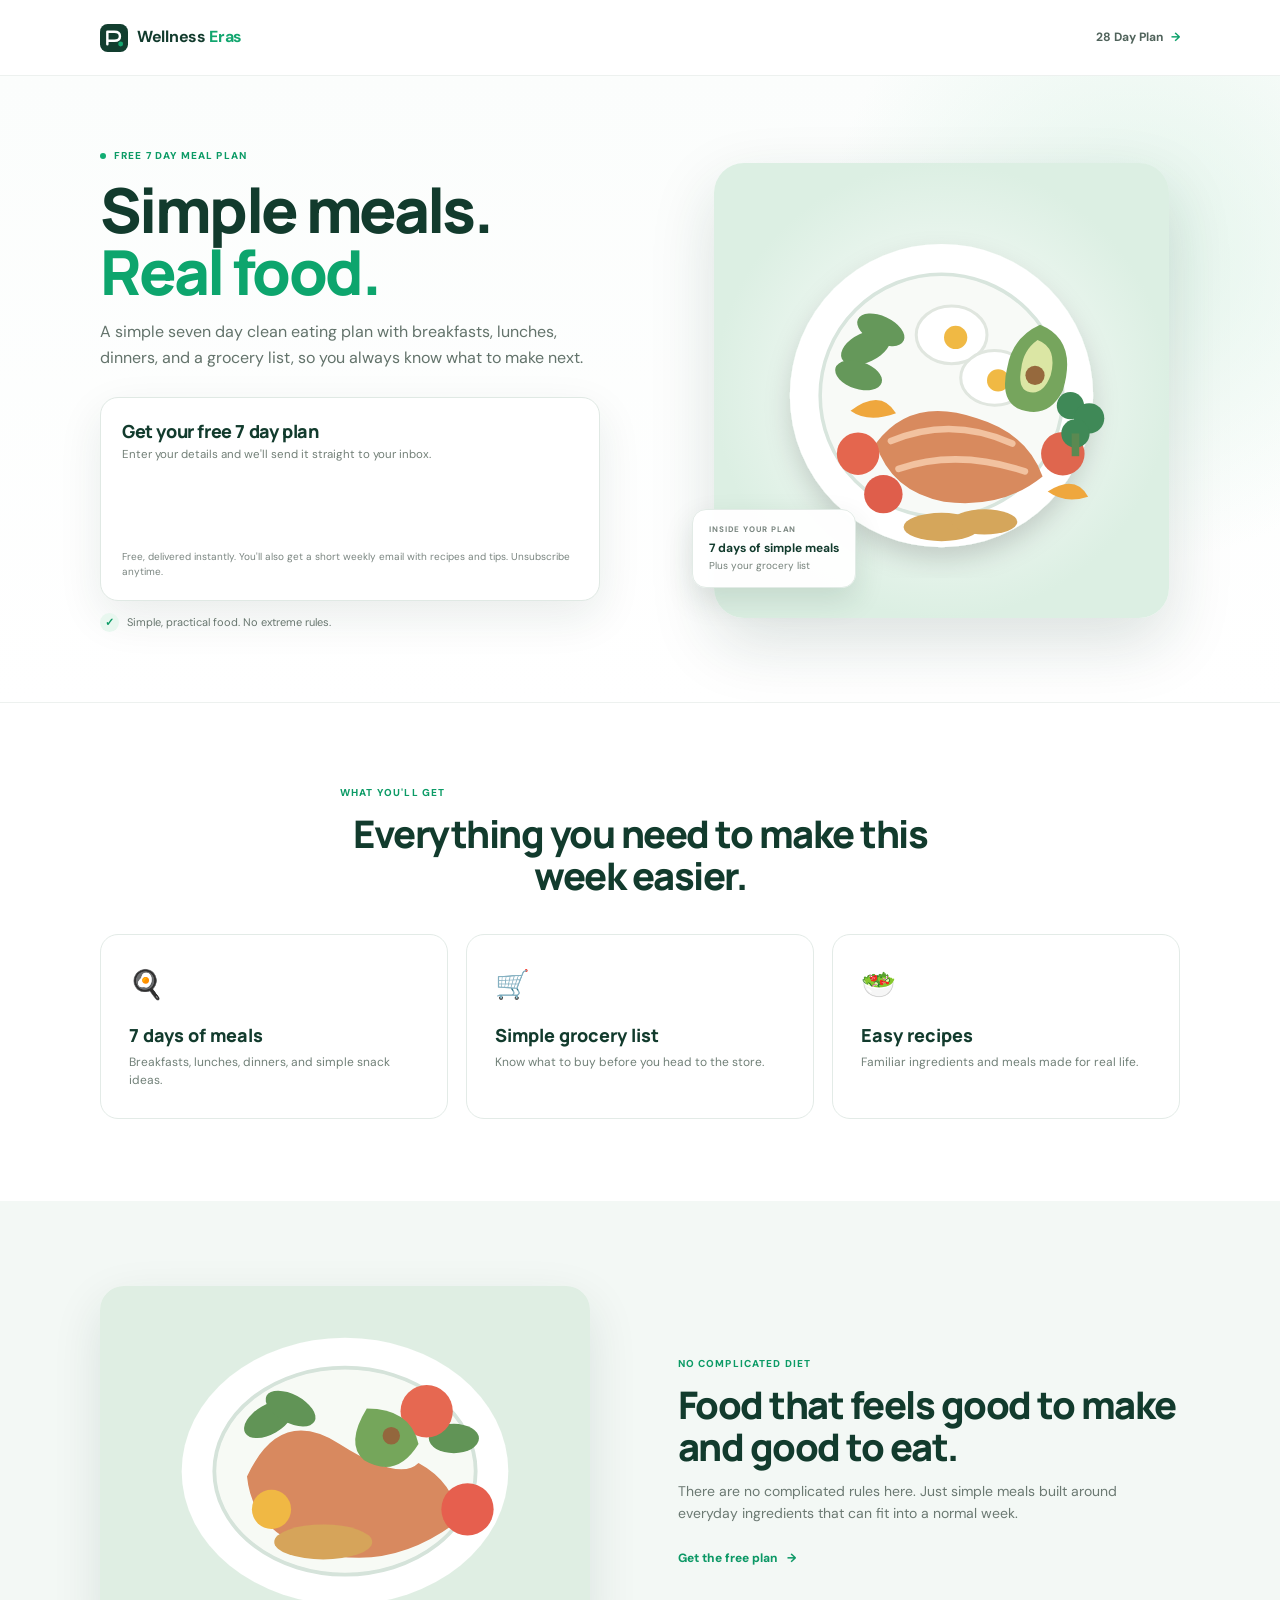
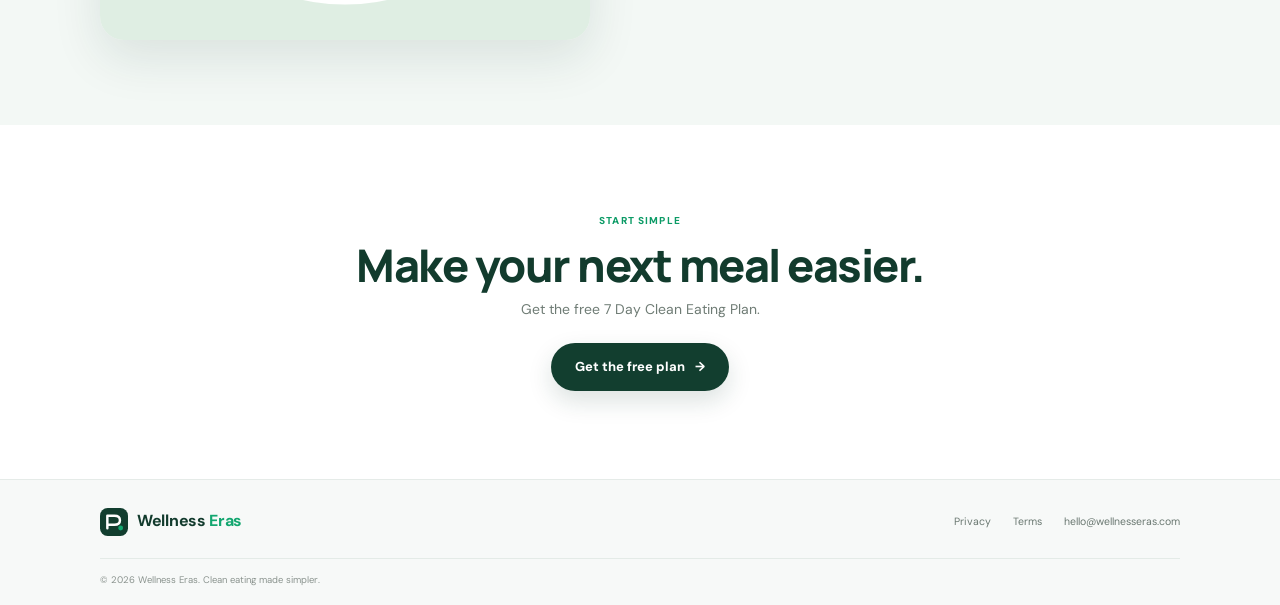
==== commit 4411db7a: "Add files via upload" ====
--- a/index.html
+++ b/index.html
@@ -4,24 +4,25 @@
 <meta charset="UTF-8">
 <meta name="viewport" content="width=device-width, initial-scale=1.0">
 <title>Wellness Eras | Free 7 Day Clean Eating Plan</title>
-<meta name="description" content="Seven days of simple, real-food breakfasts, lunches, and dinners, plus a grocery list. Free, delivered instantly.">
+<meta name="description" content="Get a free 7 day clean eating meal plan with simple breakfasts, lunches, dinners, and a grocery list.">
 <link rel="canonical" href="https://wellnesseras.com/">
 <meta property="og:type" content="website">
 <meta property="og:site_name" content="Wellness Eras">
-<meta property="og:title" content="Eat well without the overhaul.">
-<meta property="og:description" content="Seven days of simple clean eating meals, plus a grocery list. Free, delivered instantly.">
+<meta property="og:title" content="Simple meals you'll actually make again">
+<meta property="og:description" content="Get the free 7 day clean eating plan with simple meals and a grocery list.">
 <meta property="og:image" content="https://wellnesseras.com/images/hero-food.svg">
 <meta property="og:url" content="https://wellnesseras.com/">
 <meta name="twitter:card" content="summary_large_image">
-<meta name="twitter:title" content="Eat well without the overhaul.">
-<meta name="twitter:description" content="Seven days of simple clean eating meals, plus a grocery list. Free, delivered instantly.">
+<meta name="twitter:title" content="Simple meals you'll actually make again">
+<meta name="twitter:description" content="Get the free 7 day clean eating plan with simple meals and a grocery list.">
 <meta name="twitter:image" content="https://wellnesseras.com/images/hero-food.svg">
-
 <link rel="preconnect" href="https://fonts.googleapis.com">
 <link rel="preconnect" href="https://fonts.gstatic.com" crossorigin>
 <link href="https://fonts.googleapis.com/css2?family=DM+Sans:wght@400;500;600;700&family=Manrope:wght@600;700;800&display=swap" rel="stylesheet">
+<link rel="icon" href="/assets/logo-mark.svg">
 <link rel="stylesheet" href="styles.css">
 
+<!-- Sender integration preserved from your supplied index.html -->
 <script>
 (function (s, e, n, d, er) {
   s['Sender'] = er;
@@ -40,189 +41,120 @@
 })(window, document, 'script', 'https://cdn.sender.net/accounts_resources/universal.js', 'sender');
 sender('952dde70111419')
 </script>
-<link rel="icon" href="/icons/favicon.svg"></head>
+</head>
 <body>
 
 <header class="site-header">
   <div class="container nav-inner">
-    <a class="brand" href="/">
-      <span class="brand-mark">W</span>
+    <a class="brand" href="/" aria-label="Wellness Eras home">
+      <img src="assets/logo-mark.svg" alt="" class="logo-mark">
       <span>Wellness <b>Eras</b></span>
     </a>
-
-    <nav class="nav-links" aria-label="Main navigation">
-      <a href="#inside">What's inside</a>
-      <a href="#how-it-works">How it works</a>
-      <a href="#plan">28 Day Plan</a>
-    </nav>
-
-    <a class="button button-dark nav-cta" href="#signup">Get the free plan <span>→</span></a>
+    <a class="nav-link" href="/28-day-plan">28 Day Plan <span>→</span></a>
   </div>
 </header>
 
 <main>
-  <section class="hero">
-    <div class="hero-glow"></div>
-    <div class="container hero-grid">
-      <div class="hero-copy">
-        <div class="eyebrow"><span></span> FREE 7 DAY MEAL PLAN</div>
-        <h1>Eat well without the <em>overhaul.</em></h1>
-        <p class="hero-lede">Seven days of simple clean eating breakfasts, lunches, and dinners, built for real weeknights, plus a grocery list so you're not guessing at the store.</p>
+<section class="hero">
+  <div class="hero-glow"></div>
+  <div class="container hero-grid">
+    <div class="hero-copy">
+      <div class="eyebrow"><span></span> FREE 7 DAY MEAL PLAN</div>
+      <h1>Simple meals.<br><em>Real food.</em></h1>
+      <p class="hero-lede">A simple seven day clean eating plan with breakfasts, lunches, dinners, and a grocery list, so you always know what to make next.</p>
 
-        <div class="signup-card" id="signup">
-          <div class="signup-heading">
-            <div>
-              <div class="signup-title">Get your free 7 day plan</div>
-              <div class="signup-subtitle">Enter your details and we'll send it straight to your inbox.</div>
-            </div>
-            <span class="free-tag">FREE</span>
-          </div>
+      <div class="signup-card" id="signup">
+        <div class="signup-title">Get your free 7 day plan</div>
+        <div class="signup-subtitle">Enter your details and we'll send it straight to your inbox.</div>
 
-          <!-- Sender.net embedded form. This ID and Sender initialization are preserved from the supplied index.html. -->
-          <div class="sender-form-field" data-sender-form-id="bmZ39R"></div>
+        <!-- Sender.net embedded form. Form ID preserved: bmZ39R -->
+        <div class="sender-form-field" data-sender-form-id="bmZ39R"></div>
 
-          <p class="microcopy">Free, delivered instantly. You'll also get a short weekly email with more recipes and tips. Unsubscribe anytime.</p>
-        </div>
-
-        <div class="trust-line">
-          <span class="check">✓</span>
-          <span>Written and sent by a real person. No bots, no spam.</span>
-        </div>
+        <p class="microcopy">Free, delivered instantly. You'll also get a short weekly email with recipes and tips. Unsubscribe anytime.</p>
       </div>
 
-      <div class="hero-visual">
-        <div class="photo-wrap">
-          <img src="images/hero-food.svg" alt="Colorful healthy meal with grilled chicken, eggs, avocado and vegetables" class="hero-photo">
-          <div class="photo-label label-top">
-            <small>TODAY'S PLATE</small>
-            <strong>Lemon Garlic Chicken</strong>
-            <span>Dinner · 25 min</span>
-          </div>
-          <div class="photo-label label-bottom">
-            <span class="label-icon">✓</span>
-            <div><small>INCLUDED</small><strong>Grocery list, 7 days</strong></div>
-          </div>
+      <div class="trust-line">
+        <span>✓</span> Simple, practical food. No extreme rules.
+      </div>
+    </div>
+
+    <div class="hero-visual">
+      <div class="photo-wrap">
+        <img src="images/hero-food.svg" alt="Healthy colorful meal with eggs, avocado, chicken and vegetables" class="hero-photo">
+        <div class="photo-label">
+          <small>INSIDE YOUR PLAN</small>
+          <strong>7 days of simple meals</strong>
+          <span>Plus your grocery list</span>
         </div>
       </div>
     </div>
-  </section>
+  </div>
+</section>
 
-  <section class="quick-proof">
-    <div class="container proof-grid">
-      <div><span class="proof-number">7</span><div><strong>Days of meals</strong><p>Breakfasts, lunches and dinners.</p></div></div>
-      <div><span class="proof-number">1</span><div><strong>Simple grocery list</strong><p>Know what to buy before shopping.</p></div></div>
-      <div><span class="proof-number">0</span><div><strong>Extreme rules</strong><p>Just practical, everyday food.</p></div></div>
+<section class="benefits" id="inside">
+  <div class="container">
+    <div class="section-heading">
+      <div class="eyebrow">WHAT YOU'LL GET</div>
+      <h2>Everything you need to make this week easier.</h2>
     </div>
-  </section>
 
-  <section class="section" id="inside">
-    <div class="container">
-      <div class="section-heading">
-        <div class="eyebrow">WHAT'S INSIDE</div>
-        <h2>Everything you need to make eating well feel easier.</h2>
-        <p>No complicated recipes or dramatic kitchen overhaul. Just a clear plan you can actually use.</p>
-      </div>
+    <div class="benefit-grid">
+      <article>
+        <div class="benefit-icon">🍳</div>
+        <h3>7 days of meals</h3>
+        <p>Breakfasts, lunches, dinners, and simple snack ideas.</p>
+      </article>
+      <article>
+        <div class="benefit-icon">🛒</div>
+        <h3>Simple grocery list</h3>
+        <p>Know what to buy before you head to the store.</p>
+      </article>
+      <article>
+        <div class="benefit-icon">🥗</div>
+        <h3>Easy recipes</h3>
+        <p>Familiar ingredients and meals made for real life.</p>
+      </article>
+    </div>
+  </div>
+</section>
 
-      <div class="feature-grid">
-        <article class="feature-card feature-large">
-          <div class="feature-image image-green"><span>🥗</span></div>
-          <div class="feature-content"><span class="card-kicker">01</span><h3>7 days of simple meals</h3><p>Breakfasts, lunches, dinners and snack ideas designed around familiar ingredients.</p></div>
-        </article>
-        <article class="feature-card">
-          <div class="feature-icon">🛒</div>
-          <span class="card-kicker">02</span><h3>Weekly grocery list</h3><p>Shop with a clear list instead of trying to remember everything at the store.</p>
-        </article>
-        <article class="feature-card">
-          <div class="feature-icon">🍳</div>
-          <span class="card-kicker">03</span><h3>Easy preparation</h3><p>Straightforward meals made for normal schedules and real weeknights.</p>
-        </article>
-        <article class="feature-card">
-          <div class="feature-icon">📋</div>
-          <span class="card-kicker">04</span><h3>Less daily guesswork</h3><p>Open the plan, see what's next, and get on with your day.</p>
-        </article>
-      </div>
+<section class="food-preview">
+  <div class="container preview-grid">
+    <div class="preview-photo">
+      <img src="images/meal-preview.svg" alt="Colorful clean eating meal bowl">
     </div>
-  </section>
+    <div class="preview-copy">
+      <div class="eyebrow">NO COMPLICATED DIET</div>
+      <h2>Food that feels good to make and good to eat.</h2>
+      <p>There are no complicated rules here. Just simple meals built around everyday ingredients that can fit into a normal week.</p>
+      <a href="#signup" class="text-link">Get the free plan <span>→</span></a>
+    </div>
+  </div>
+</section>
 
-  <section class="meal-section">
-    <div class="container meal-grid">
-      <div>
-        <div class="eyebrow">A LOOK AT THE FOOD</div>
-        <h2>Simple ingredients. Meals you will actually want to eat.</h2>
-        <p>Think eggs and avocado in the morning, colorful bowls at lunch, and satisfying chicken or fish with vegetables at dinner.</p>
-        <a class="text-link" href="#signup">Get the free 7 day plan <span>→</span></a>
-      </div>
-      <div class="mini-meals">
-        <div class="mini-meal"><div class="mini-photo mini-breakfast"></div><div><strong>Egg & Avocado Plate</strong><span>Breakfast · 10 min</span></div></div>
-        <div class="mini-meal"><div class="mini-photo mini-bowl"></div><div><strong>Chicken Garden Bowl</strong><span>Lunch · 20 min</span></div></div>
-        <div class="mini-meal"><div class="mini-photo mini-salmon"></div><div><strong>Herb Salmon & Greens</strong><span>Dinner · 25 min</span></div></div>
-      </div>
-    </div>
-  </section>
-
-  <section class="section how-section" id="how-it-works">
-    <div class="container">
-      <div class="section-heading centered">
-        <div class="eyebrow">HOW IT WORKS</div>
-        <h2>Better meals can be this simple.</h2>
-      </div>
-      <div class="steps">
-        <div class="step"><span>01</span><h3>Choose</h3><p>Pick the meals that sound good for your week.</p></div>
-        <div class="step"><span>02</span><h3>Shop</h3><p>Use the grocery list to get everything in one trip.</p></div>
-        <div class="step"><span>03</span><h3>Cook</h3><p>Follow simple recipes with familiar ingredients.</p></div>
-        <div class="step"><span>04</span><h3>Enjoy</h3><p>Spend less time deciding what to eat every day.</p></div>
-      </div>
-    </div>
-  </section>
-
-  <section class="plan-section" id="plan">
-    <div class="container plan-card">
-      <div>
-        <div class="eyebrow light">THE NEXT STEP</div>
-        <h2>Ready for more than seven days?</h2>
-        <p>The complete 28 Day Plan gives you a simple structure for an entire month of better meals.</p>
-        <a class="button button-light" href="/28-day-plan">See the 28 Day Plan <span>→</span></a>
-      </div>
-      <div class="plan-days" aria-hidden="true">
-        <span>WEEK<br><b>01</b></span><span>WEEK<br><b>02</b></span><span>WEEK<br><b>03</b></span><span>WEEK<br><b>04</b></span>
-      </div>
-    </div>
-  </section>
-
-  <section class="faq-section">
-    <div class="container faq-grid">
-      <div>
-        <div class="eyebrow">FAQ</div>
-        <h2>A few quick answers.</h2>
-      </div>
-      <div class="faq-list">
-        <details><summary>What do I get for free?</summary><p>You get a seven day meal plan with breakfasts, lunches, dinners, snack ideas and a grocery list.</p></details>
-        <details><summary>How will I receive the plan?</summary><p>After submitting the form, the delivery and follow-up experience is handled through the Sender email setup connected to this page.</p></details>
-        <details><summary>Is this a strict diet?</summary><p>No. The page presents the plan as a practical clean eating resource, not as an extreme or restrictive diet.</p></details>
-        <details><summary>Can I unsubscribe from emails?</summary><p>Yes. The signup message states that you can unsubscribe anytime.</p></details>
-      </div>
-    </div>
-  </section>
-
-  <section class="final-cta" id="final-cta">
-    <div class="container final-inner">
-      <div class="eyebrow">START SIMPLE</div>
-      <h2>Your next meal doesn't need to be complicated.</h2>
-      <p>Get the free seven day plan and make this week a little easier.</p>
-      <a class="button button-dark" href="#signup">Get the free plan <span>→</span></a>
-    </div>
-  </section>
+<section class="final-cta">
+  <div class="container final-inner">
+    <div class="eyebrow">START SIMPLE</div>
+    <h2>Make your next meal easier.</h2>
+    <p>Get the free 7 Day Clean Eating Plan.</p>
+    <a href="#signup" class="button">Get the free plan <span>→</span></a>
+  </div>
+</section>
 </main>
 
 <footer class="site-footer">
-  <div class="container footer-top">
-    <a class="brand" href="/"><span class="brand-mark">W</span><span>Wellness <b>Eras</b></span></a>
-    <div class="footer-links"><a href="/privacy">Privacy</a><a href="/terms">Terms</a><a href="mailto:hello@wellnesseras.com">hello@wellnesseras.com</a></div>
+  <div class="container footer-inner">
+    <a class="brand" href="/">
+      <img src="assets/logo-mark.svg" alt="" class="logo-mark">
+      <span>Wellness <b>Eras</b></span>
+    </a>
+    <div class="footer-links">
+      <a href="/privacy">Privacy</a>
+      <a href="/terms">Terms</a>
+      <a href="mailto:hello@wellnesseras.com">hello@wellnesseras.com</a>
+    </div>
   </div>
-  <div class="container footer-bottom">
-    <span>Wellness Eras</span>
-    <span>Clean eating made simpler.</span>
-  </div>
+  <div class="container copyright">© 2026 Wellness Eras. Clean eating made simpler.</div>
 </footer>
 
 </body>
--- a/styles.css
+++ b/styles.css
@@ -1,5 +1,3 @@
-*{box-sizing:border-box}html{scroll-behavior:smooth}body{margin:0;color:#10251d;background:#fff;font-family:"DM Sans",sans-serif;line-height:1.55}a{text-decoration:none;color:inherit}.container{width:min(1120px,calc(100% - 44px));margin:0 auto}.site-header{height:78px;border-bottom:1px solid #edf2ef;background:rgba(255,255,255,.94);position:sticky;top:0;z-index:20;backdrop-filter:blur(12px)}.nav-inner{height:100%;display:flex;align-items:center;justify-content:space-between;gap:30px}.brand{display:flex;align-items:center;gap:9px;font-weight:800;font-size:16px;letter-spacing:-.3px}.brand b{color:#12a66f}.brand-mark{width:24px;height:24px;border-radius:7px;background:#123e2f;color:#fff;display:grid;place-items:center;font:800 13px "Manrope",sans-serif}.nav-links{display:flex;gap:32px;margin-left:auto;margin-right:20px;font-size:13px;color:#53645d}.nav-links a:hover{color:#0d8e60}.button{display:inline-flex;align-items:center;justify-content:center;gap:10px;border-radius:999px;padding:13px 21px;font-weight:700;font-size:13px;transition:.2s transform,.2s box-shadow}.button:hover{transform:translateY(-1px)}.button-dark{background:#123e2f;color:#fff;box-shadow:0 8px 24px rgba(18,62,47,.15)}.button-light{background:#fff;color:#123e2f}.nav-cta{padding:11px 17px;font-size:12px}.hero{position:relative;overflow:hidden;padding:82px 0 46px;background:linear-gradient(180deg,#fbfdfc 0%,#fff 76%)}.hero-glow{position:absolute;width:620px;height:620px;border-radius:50%;background:radial-gradient(circle,rgba(211,242,228,.72),rgba(255,255,255,0) 68%);right:-170px;top:-120px}.hero-grid{display:grid;grid-template-columns:1fr 1fr;align-items:center;gap:72px;position:relative}.hero-copy{max-width:550px}.eyebrow{display:inline-flex;align-items:center;gap:8px;color:#0e9968;font-size:11px;font-weight:800;letter-spacing:1.1px}.eyebrow>span{width:7px;height:7px;border-radius:50%;background:#14ae75}.hero h1,.section-heading h2,.meal-grid h2,.how-section h2,.faq-grid h2,.final-cta h2,.plan-card h2{font-family:"Manrope",sans-serif;letter-spacing:-1.8px;line-height:1.05;margin:16px 0}.hero h1{font-size:58px;max-width:590px}.hero h1 em{font-style:normal;color:#0eaa70}.hero-lede{font-size:17px;color:#5d6d66;max-width:520px;margin:20px 0 26px}.signup-card{background:#fff;border:1px solid #e1e9e5;border-radius:18px;padding:22px;box-shadow:0 18px 55px rgba(19,50,39,.09);max-width:530px}.signup-heading{display:flex;justify-content:space-between;align-items:flex-start;gap:15px;margin-bottom:15px}.signup-title{font:800 18px "Manrope",sans-serif;letter-spacing:-.4px}.signup-subtitle{font-size:12px;color:#718078;margin-top:3px}.free-tag{font-size:10px;font-weight:800;color:#0c9663;background:#e8f8f0;border-radius:99px;padding:6px 9px}.sender-form-field{min-height:70px}.microcopy{font-size:10.5px;color:#78847f;margin:10px 0 0;line-height:1.5}.trust-line{display:flex;align-items:center;gap:8px;margin-top:14px;font-size:11.5px;color:#5c6d65}.check{width:20px;height:20px;border-radius:50%;display:grid;place-items:center;background:#e7f7ef;color:#0a9c67;font-weight:800}.hero-visual{display:flex;justify-content:center}.photo-wrap{position:relative;width:min(500px,100%);aspect-ratio:1/1}.hero-photo{width:100%;height:100%;display:block;object-fit:cover;border-radius:34px;filter:saturate(1.03);box-shadow:0 25px 70px rgba(20,55,43,.15)}.photo-label{position:absolute;background:rgba(255,255,255,.96);border:1px solid #e4ebe7;box-shadow:0 15px 35px rgba(25,52,43,.12);border-radius:14px;padding:13px 16px}.label-top{right:-20px;top:45px;width:190px}.label-bottom{left:-20px;bottom:45px;display:flex;align-items:center;gap:10px}.photo-label small{display:block;color:#7b8982;font-size:8px;font-weight:800;letter-spacing:.8px}.photo-label strong{display:block;font-size:12px;margin-top:3px}.photo-label span{display:block;color:#738078;font-size:10px}.label-icon{width:28px;height:28px;border-radius:8px;background:#e6f8ef;color:#0ba36d;display:grid!important;place-items:center;font-weight:800}.quick-proof{border-top:1px solid #e8efeb;border-bottom:1px solid #e8efeb;background:#fff}.proof-grid{display:grid;grid-template-columns:repeat(3,1fr)}.proof-grid>div{padding:26px 34px;display:flex;gap:15px;align-items:center;border-right:1px solid #e8efeb}.proof-grid>div:last-child{border-right:0}.proof-number{font:800 32px "Manrope";color:#13a56d}.proof-grid strong{font-size:13px}.proof-grid p{font-size:11px;color:#748079;margin:2px 0 0}.section{padding:105px 0}.section-heading{max-width:660px;margin-bottom:48px}.section-heading h2,.meal-grid h2,.how-section h2,.faq-grid h2{font-size:42px}.section-heading p,.meal-grid>div>p{color:#6b7973;font-size:15px;max-width:600px}.feature-grid{display:grid;grid-template-columns:1.4fr 1fr 1fr;gap:18px}.feature-card{border:1px solid #e3ebe7;border-radius:20px;padding:28px;background:#fff;min-height:260px}.feature-large{grid-row:span 2;padding:0;overflow:hidden}.feature-image{height:235px;display:grid;place-items:center}.feature-image span{font-size:78px;filter:drop-shadow(0 10px 10px rgba(0,0,0,.08))}.image-green{background:linear-gradient(135deg,#e9f7ef,#f7fcf9)}.feature-content{padding:26px}.card-kicker{font-size:10px;font-weight:800;color:#11a36c;letter-spacing:1px}.feature-card h3{font:800 20px "Manrope";margin:8px 0 7px;letter-spacing:-.5px}.feature-card p{font-size:13px;color:#718079;margin:0}.feature-icon{font-size:31px;margin-bottom:22px}.meal-section{padding:95px 0;background:#f4f9f6}.meal-grid{display:grid;grid-template-columns:.9fr 1.1fr;gap:80px;align-items:center}.text-link{display:inline-flex;gap:10px;color:#0b9664;font-weight:800;font-size:13px;margin-top:16px}.mini-meals{display:flex;flex-direction:column;gap:13px}.mini-meal{background:#fff;border:1px solid #e0e9e4;border-radius:18px;padding:10px;display:flex;align-items:center;gap:15px;box-shadow:0 8px 28px rgba(20,54,43,.05)}.mini-photo{width:90px;height:72px;border-radius:13px;flex:none;background-size:cover;background-position:center}.mini-breakfast{background:radial-gradient(circle at 45% 48%,#f6c04d 0 15%,transparent 16%),radial-gradient(circle at 62% 40%,#f9df8c 0 20%,transparent 21%),linear-gradient(135deg,#d8ead8,#789c67)}.mini-bowl{background:radial-gradient(circle at 48% 52%,#f0b74d 0 20%,transparent 21%),radial-gradient(circle at 72% 35%,#e55d4b 0 13%,transparent 14%),radial-gradient(circle at 30% 32%,#72a856 0 16%,transparent 17%),#dfe8d8}.mini-salmon{background:radial-gradient(ellipse at 45% 48%,#e78661 0 22%,transparent 23%),radial-gradient(circle at 70% 35%,#72a856 0 14%,transparent 15%),#e4eee4}.mini-meal strong{display:block;font-size:13px}.mini-meal span{display:block;color:#7a867f;font-size:10px;margin-top:2px}.how-section{padding-bottom:95px}.centered{text-align:center;margin-left:auto;margin-right:auto}.steps{display:grid;grid-template-columns:repeat(4,1fr);gap:0;border-top:1px solid #dfe8e3;border-bottom:1px solid #dfe8e3}.step{padding:30px 25px;border-right:1px solid #dfe8e3}.step:last-child{border-right:0}.step>span{font-size:10px;font-weight:800;color:#0fa16a}.step h3{font:800 21px "Manrope";margin:14px 0 5px}.step p{font-size:12px;color:#718078;margin:0}.plan-section{padding:0 0 100px}.plan-card{background:#123e2f;color:#fff;border-radius:28px;padding:55px 60px;display:grid;grid-template-columns:1fr .8fr;align-items:center;overflow:hidden;position:relative}.plan-card:after{content:"";position:absolute;width:400px;height:400px;border-radius:50%;border:1px solid rgba(255,255,255,.08);right:-100px;top:-100px}.eyebrow.light{color:#8de0bd}.plan-card h2{font-size:40px;max-width:560px}.plan-card p{color:#c4d8cf;max-width:520px;font-size:14px;margin-bottom:24px}.plan-days{display:grid;grid-template-columns:1fr 1fr;gap:12px;position:relative;z-index:1;justify-self:end}.plan-days span{width:115px;height:115px;border:1px solid rgba(255,255,255,.17);border-radius:20px;display:grid;place-items:center;text-align:center;color:#9fc0b3;font-size:9px;letter-spacing:1px}.plan-days b{font:800 32px "Manrope";color:#fff}.faq-section{padding:90px 0;background:#fbfcfb}.faq-grid{display:grid;grid-template-columns:.65fr 1.35fr;gap:100px}.faq-list details{border-top:1px solid #dfe8e3;padding:21px 0}.faq-list details:last-child{border-bottom:1px solid #dfe8e3}.faq-list summary{cursor:pointer;list-style:none;font-weight:700;font-size:14px;display:flex;justify-content:space-between}.faq-list summary::-webkit-details-marker{display:none}.faq-list summary:after{content:"+";font-size:20px;font-weight:400;color:#0b9664}.faq-list details[open] summary:after{content:"−"}.faq-list p{font-size:12px;color:#6f7d76;max-width:680px;margin:10px 0 0}.final-cta{text-align:center;padding:100px 0}.final-inner{display:flex;align-items:center;flex-direction:column}.final-cta h2{font-size:48px;max-width:700px}.final-cta p{color:#6e7c76;margin:0 0 24px}.site-footer{background:#f4f7f5;border-top:1px solid #e3ebe7;padding:34px 0 22px}.footer-top,.footer-bottom{display:flex;justify-content:space-between;align-items:center}.footer-links{display:flex;gap:24px;color:#66756e;font-size:11px}.footer-bottom{margin-top:28px;padding-top:18px;border-top:1px solid #e1e9e5;color:#87928d;font-size:10px}
-
-@media(max-width:900px){.nav-links{display:none}.hero-grid,.meal-grid,.plan-card,.faq-grid{grid-template-columns:1fr}.hero-grid{gap:50px}.hero-copy{max-width:none}.hero h1{font-size:48px}.hero-visual{order:2}.photo-wrap{max-width:560px}.feature-grid{grid-template-columns:1fr 1fr}.feature-large{grid-column:span 2}.steps{grid-template-columns:1fr 1fr}.step:nth-child(2){border-right:0}.step:nth-child(3){border-top:1px solid #dfe8e3}.step:nth-child(4){border-top:1px solid #dfe8e3}.plan-days{justify-self:start;margin-top:30px}.faq-grid{gap:35px}.section{padding:80px 0}}
-@media(max-width:600px){.container{width:min(100% - 28px,1120px)}.site-header{height:68px}.nav-cta{padding:9px 12px;font-size:11px}.hero{padding:55px 0 35px}.hero h1{font-size:39px}.hero-lede{font-size:15px}.signup-card{padding:17px}.photo-label{transform:scale(.86)}.label-top{right:-8px}.label-bottom{left:-8px}.proof-grid{grid-template-columns:1fr}.proof-grid>div{border-right:0;border-bottom:1px solid #e8efeb;padding:18px 5px}.proof-grid>div:last-child{border-bottom:0}.section-heading h2,.meal-grid h2,.how-section h2,.faq-grid h2{font-size:34px}.feature-grid{grid-template-columns:1fr}.feature-large{grid-column:auto}.steps{grid-template-columns:1fr}.step{border-right:0;border-bottom:1px solid #dfe8e3}.step:last-child{border-bottom:0}.plan-card{padding:38px 27px}.plan-card h2{font-size:34px}.plan-days span{width:95px;height:95px}.final-cta h2{font-size:37px}.footer-top,.footer-bottom{align-items:flex-start;flex-direction:column;gap:14px}.footer-links{flex-wrap:wrap;gap:12px}.mini-photo{width:78px;height:64px}}
-\n.legal-page{padding:80px 0 110px}.legal-page .container{max-width:820px}.legal-page h1{font:800 48px "Manrope";letter-spacing:-1.8px;margin:14px 0}.legal-page h2{font:800 23px "Manrope";margin:40px 0 8px}.legal-page p{color:#65746d;font-size:14px;max-width:760px}.legal-page a{color:#0a9664;font-weight:700}\n+*{box-sizing:border-box}html{scroll-behavior:smooth}body{margin:0;color:#123b2d;background:#fff;font-family:"DM Sans",sans-serif;line-height:1.55}a{text-decoration:none;color:inherit}.container{width:min(1080px,calc(100% - 40px));margin:auto}.site-header{height:76px;border-bottom:1px solid #edf1ef;background:#fff;position:relative;z-index:5}.nav-inner{height:100%;display:flex;align-items:center;justify-content:space-between}.brand{display:flex;align-items:center;gap:9px;font-size:16px;font-weight:700;letter-spacing:-.3px}.brand b{color:#12a66f}.logo-mark{width:28px;height:28px;display:block}.nav-link{font-size:12px;font-weight:700;color:#50635b}.nav-link span{color:#0da16b;margin-left:5px}.hero{position:relative;overflow:hidden;padding:72px 0 70px;background:linear-gradient(180deg,#fbfdfc,#fff)}.hero-glow{position:absolute;width:650px;height:650px;border-radius:50%;right:-180px;top:-150px;background:radial-gradient(circle,rgba(217,241,228,.72),transparent 68%)}.hero-grid{position:relative;display:grid;grid-template-columns:1fr .9fr;gap:75px;align-items:center}.hero-copy{max-width:550px}.eyebrow{display:flex;align-items:center;gap:8px;font-size:10px;font-weight:800;letter-spacing:1.15px;color:#0c9b66}.eyebrow>span{width:6px;height:6px;background:#11ad73;border-radius:50%}.hero h1{font:800 62px/1.01 "Manrope",sans-serif;letter-spacing:-2.6px;margin:15px 0}.hero h1 em{font-style:normal;color:#0da56d}.hero-lede{font-size:16px;line-height:1.65;color:#63736b;max-width:500px;margin:0 0 25px}.signup-card{background:#fff;border:1px solid #e0e9e4;border-radius:18px;padding:21px;box-shadow:0 16px 45px rgba(24,55,44,.09);max-width:500px}.signup-title{font:800 18px "Manrope";letter-spacing:-.4px}.signup-subtitle{font-size:11.5px;color:#738078;margin:3px 0 13px}.sender-form-field{min-height:65px}.microcopy{font-size:10px;color:#7a8580;margin:8px 0 0;line-height:1.5}.trust-line{display:flex;align-items:center;gap:8px;color:#68766f;font-size:11px;margin-top:12px}.trust-line span{display:grid;place-items:center;width:19px;height:19px;border-radius:50%;background:#e8f7ef;color:#0b9b66;font-weight:800}.hero-visual{display:flex;justify-content:center}.photo-wrap{width:min(455px,100%);aspect-ratio:1/1;position:relative}.hero-photo{display:block;width:100%;height:100%;object-fit:cover;border-radius:30px;box-shadow:0 25px 65px rgba(22,58,44,.15)}.photo-label{position:absolute;left:-22px;bottom:30px;background:rgba(255,255,255,.97);border:1px solid #e2ebe6;border-radius:14px;padding:13px 16px;box-shadow:0 12px 30px rgba(24,55,44,.12)}.photo-label small{display:block;font-size:8px;font-weight:800;letter-spacing:.8px;color:#7b8781}.photo-label strong{display:block;font-size:12px;margin-top:3px}.photo-label span{display:block;color:#748079;font-size:10px;margin-top:1px}.benefits{padding:82px 0;border-top:1px solid #edf1ef}.section-heading{text-align:center;max-width:600px;margin:0 auto 38px}.section-heading h2,.preview-copy h2,.final-cta h2{font:800 38px/1.1 "Manrope";letter-spacing:-1.5px;margin:12px 0}.benefit-grid{display:grid;grid-template-columns:repeat(3,1fr);gap:18px}.benefit-grid article{padding:28px;border:1px solid #e3ebe7;border-radius:18px;background:#fff}.benefit-icon{font-size:28px;margin-bottom:16px}.benefit-grid h3{font:800 18px "Manrope";margin:0 0 6px}.benefit-grid p{font-size:12px;color:#718078;margin:0}.food-preview{background:#f3f8f5;padding:85px 0}.preview-grid{display:grid;grid-template-columns:1fr 1fr;gap:75px;align-items:center}.preview-photo img{width:100%;max-width:490px;display:block;border-radius:24px;box-shadow:0 18px 50px rgba(22,58,44,.11)}.preview-copy p{font-size:14px;color:#6b7972;max-width:500px}.text-link{display:inline-flex;gap:9px;margin-top:10px;font-size:12px;color:#0b9865;font-weight:800}.final-cta{text-align:center;padding:88px 0}.final-inner{display:flex;flex-direction:column;align-items:center}.final-cta h2{font-size:45px;margin:13px 0 8px}.final-cta p{font-size:14px;color:#6f7c75;margin:0 0 22px}.button{display:inline-flex;gap:10px;align-items:center;background:#123e2f;color:#fff;border-radius:999px;padding:14px 24px;font-size:13px;font-weight:800;box-shadow:0 10px 25px rgba(18,62,47,.15)}.site-footer{border-top:1px solid #e5ebe8;background:#f7f9f8;padding:28px 0 18px}.footer-inner{display:flex;align-items:center;justify-content:space-between}.footer-links{display:flex;gap:22px;color:#697770;font-size:10.5px}.copyright{border-top:1px solid #e4ebe7;margin-top:22px;padding-top:14px;color:#8a938e;font-size:9.5px}.legal-page{padding:70px 0 100px}.legal-page .container{max-width:760px}.legal-page h1{font:800 46px "Manrope";letter-spacing:-1.5px}.legal-page h2{font:800 22px "Manrope";margin-top:35px}.legal-page p{font-size:14px;color:#65746c}.legal-page a{color:#0b9865;font-weight:700}
+@media(max-width:850px){.hero-grid,.preview-grid{grid-template-columns:1fr;gap:45px}.hero-copy{max-width:none}.hero-visual{order:2}.photo-wrap{max-width:520px}.hero h1{font-size:52px}.benefit-grid{grid-template-columns:1fr}.preview-photo{order:2}.preview-copy{order:1}.preview-photo img{margin:auto}.footer-inner{align-items:flex-start;flex-direction:column;gap:18px}}
+@media(max-width:560px){.container{width:calc(100% - 28px)}.site-header{height:68px}.nav-link{font-size:11px}.hero{padding:52px 0 55px}.hero h1{font-size:43px}.hero-lede{font-size:14px}.signup-card{padding:17px}.photo-label{left:8px;bottom:18px}.section-heading h2,.preview-copy h2{font-size:32px}.benefits,.food-preview{padding:65px 0}.final-cta{padding:72px 0}.final-cta h2{font-size:35px}.footer-links{flex-wrap:wrap;gap:10px 18px}}
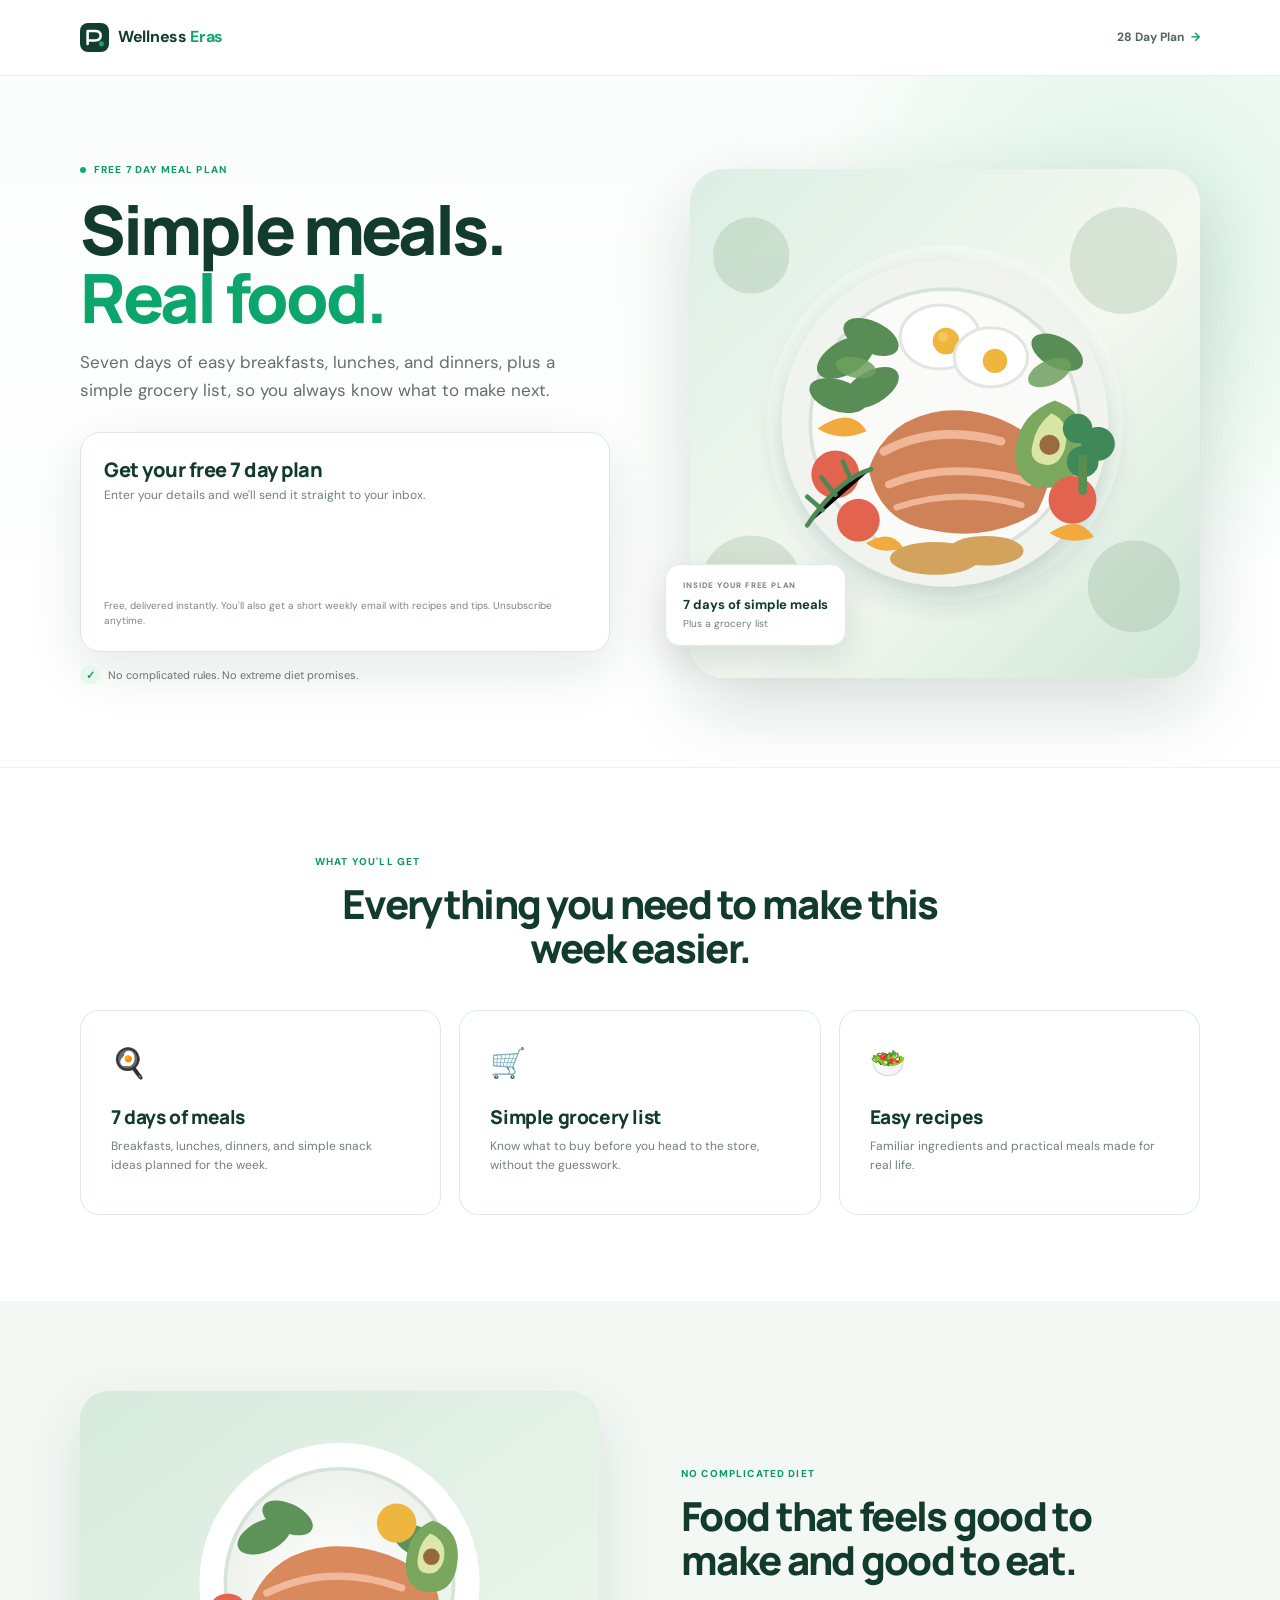
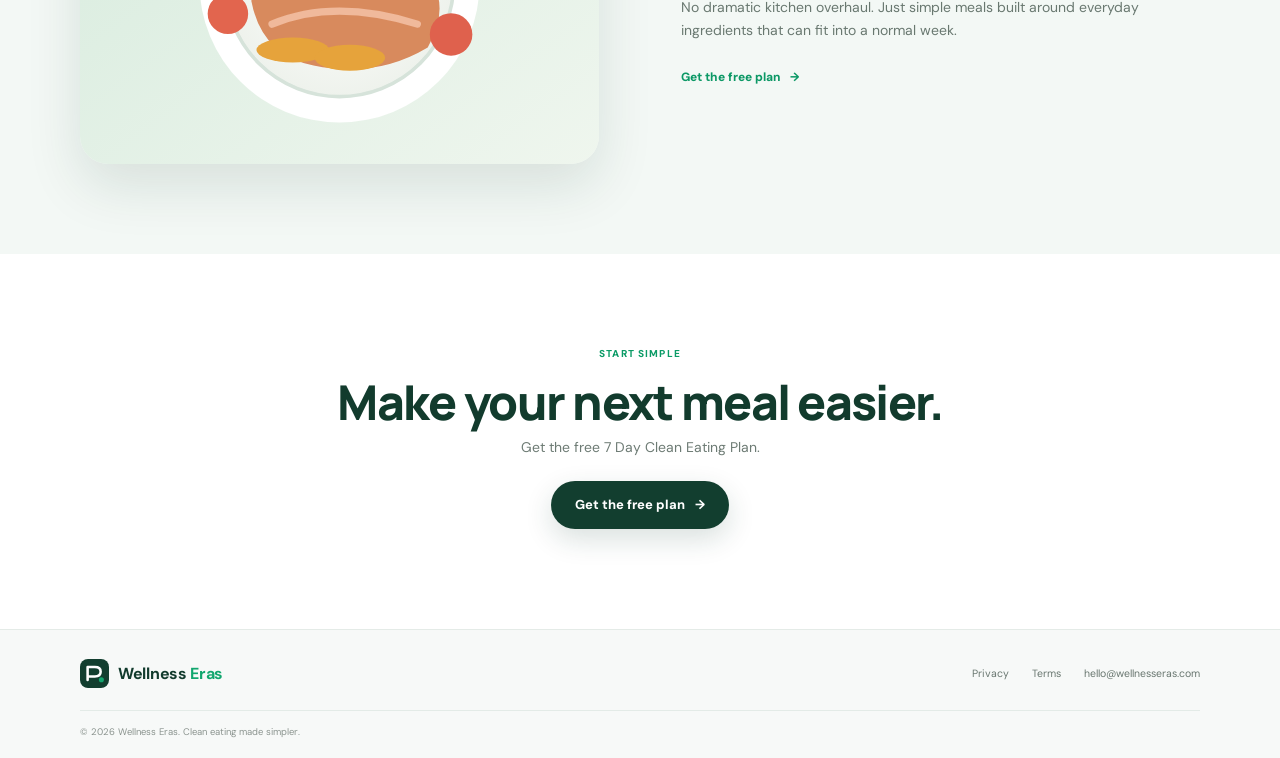
==== commit 157f5c54: "Add files via upload" ====
--- a/index.html
+++ b/index.html
@@ -8,12 +8,12 @@
 <link rel="canonical" href="https://wellnesseras.com/">
 <meta property="og:type" content="website">
 <meta property="og:site_name" content="Wellness Eras">
-<meta property="og:title" content="Simple meals you'll actually make again">
+<meta property="og:title" content="Simple meals. Real food.">
 <meta property="og:description" content="Get the free 7 day clean eating plan with simple meals and a grocery list.">
 <meta property="og:image" content="https://wellnesseras.com/images/hero-food.svg">
 <meta property="og:url" content="https://wellnesseras.com/">
 <meta name="twitter:card" content="summary_large_image">
-<meta name="twitter:title" content="Simple meals you'll actually make again">
+<meta name="twitter:title" content="Simple meals. Real food.">
 <meta name="twitter:description" content="Get the free 7 day clean eating plan with simple meals and a grocery list.">
 <meta name="twitter:image" content="https://wellnesseras.com/images/hero-food.svg">
 <link rel="preconnect" href="https://fonts.googleapis.com">
@@ -22,7 +22,7 @@
 <link rel="icon" href="/assets/logo-mark.svg">
 <link rel="stylesheet" href="styles.css">
 
-<!-- Sender integration preserved from your supplied index.html -->
+<!-- Sender integration preserved from the supplied index.html -->
 <script>
 (function (s, e, n, d, er) {
   s['Sender'] = er;
@@ -61,37 +61,38 @@
     <div class="hero-copy">
       <div class="eyebrow"><span></span> FREE 7 DAY MEAL PLAN</div>
       <h1>Simple meals.<br><em>Real food.</em></h1>
-      <p class="hero-lede">A simple seven day clean eating plan with breakfasts, lunches, dinners, and a grocery list, so you always know what to make next.</p>
+      <p class="hero-lede">Seven days of easy breakfasts, lunches, and dinners, plus a simple grocery list, so you always know what to make next.</p>
 
       <div class="signup-card" id="signup">
         <div class="signup-title">Get your free 7 day plan</div>
         <div class="signup-subtitle">Enter your details and we'll send it straight to your inbox.</div>
 
-        <!-- Sender.net embedded form. Form ID preserved: bmZ39R -->
+        <!-- Sender.net embedded form. Sender form ID preserved: bmZ39R -->
         <div class="sender-form-field" data-sender-form-id="bmZ39R"></div>
 
         <p class="microcopy">Free, delivered instantly. You'll also get a short weekly email with recipes and tips. Unsubscribe anytime.</p>
       </div>
 
       <div class="trust-line">
-        <span>✓</span> Simple, practical food. No extreme rules.
+        <span>✓</span>
+        <span>No complicated rules. No extreme diet promises.</span>
       </div>
     </div>
 
     <div class="hero-visual">
       <div class="photo-wrap">
-        <img src="images/hero-food.svg" alt="Healthy colorful meal with eggs, avocado, chicken and vegetables" class="hero-photo">
+        <img src="images/hero-food.svg" alt="Colorful healthy meal with eggs, avocado, grilled chicken and vegetables" class="hero-photo">
         <div class="photo-label">
-          <small>INSIDE YOUR PLAN</small>
+          <small>INSIDE YOUR FREE PLAN</small>
           <strong>7 days of simple meals</strong>
-          <span>Plus your grocery list</span>
+          <span>Plus a grocery list</span>
         </div>
       </div>
     </div>
   </div>
 </section>
 
-<section class="benefits" id="inside">
+<section class="benefits">
   <div class="container">
     <div class="section-heading">
       <div class="eyebrow">WHAT YOU'LL GET</div>
@@ -102,17 +103,17 @@
       <article>
         <div class="benefit-icon">🍳</div>
         <h3>7 days of meals</h3>
-        <p>Breakfasts, lunches, dinners, and simple snack ideas.</p>
+        <p>Breakfasts, lunches, dinners, and simple snack ideas planned for the week.</p>
       </article>
       <article>
         <div class="benefit-icon">🛒</div>
         <h3>Simple grocery list</h3>
-        <p>Know what to buy before you head to the store.</p>
+        <p>Know what to buy before you head to the store, without the guesswork.</p>
       </article>
       <article>
         <div class="benefit-icon">🥗</div>
         <h3>Easy recipes</h3>
-        <p>Familiar ingredients and meals made for real life.</p>
+        <p>Familiar ingredients and practical meals made for real life.</p>
       </article>
     </div>
   </div>
@@ -121,12 +122,12 @@
 <section class="food-preview">
   <div class="container preview-grid">
     <div class="preview-photo">
-      <img src="images/meal-preview.svg" alt="Colorful clean eating meal bowl">
+      <img src="images/meal-preview.svg" alt="Healthy colorful meal bowl with vegetables and grilled chicken">
     </div>
     <div class="preview-copy">
       <div class="eyebrow">NO COMPLICATED DIET</div>
       <h2>Food that feels good to make and good to eat.</h2>
-      <p>There are no complicated rules here. Just simple meals built around everyday ingredients that can fit into a normal week.</p>
+      <p>No dramatic kitchen overhaul. Just simple meals built around everyday ingredients that can fit into a normal week.</p>
       <a href="#signup" class="text-link">Get the free plan <span>→</span></a>
     </div>
   </div>
@@ -156,6 +157,5 @@
   </div>
   <div class="container copyright">© 2026 Wellness Eras. Clean eating made simpler.</div>
 </footer>
-
 </body>
 </html>
--- a/styles.css
+++ b/styles.css
@@ -1,3 +1,66 @@
-*{box-sizing:border-box}html{scroll-behavior:smooth}body{margin:0;color:#123b2d;background:#fff;font-family:"DM Sans",sans-serif;line-height:1.55}a{text-decoration:none;color:inherit}.container{width:min(1080px,calc(100% - 40px));margin:auto}.site-header{height:76px;border-bottom:1px solid #edf1ef;background:#fff;position:relative;z-index:5}.nav-inner{height:100%;display:flex;align-items:center;justify-content:space-between}.brand{display:flex;align-items:center;gap:9px;font-size:16px;font-weight:700;letter-spacing:-.3px}.brand b{color:#12a66f}.logo-mark{width:28px;height:28px;display:block}.nav-link{font-size:12px;font-weight:700;color:#50635b}.nav-link span{color:#0da16b;margin-left:5px}.hero{position:relative;overflow:hidden;padding:72px 0 70px;background:linear-gradient(180deg,#fbfdfc,#fff)}.hero-glow{position:absolute;width:650px;height:650px;border-radius:50%;right:-180px;top:-150px;background:radial-gradient(circle,rgba(217,241,228,.72),transparent 68%)}.hero-grid{position:relative;display:grid;grid-template-columns:1fr .9fr;gap:75px;align-items:center}.hero-copy{max-width:550px}.eyebrow{display:flex;align-items:center;gap:8px;font-size:10px;font-weight:800;letter-spacing:1.15px;color:#0c9b66}.eyebrow>span{width:6px;height:6px;background:#11ad73;border-radius:50%}.hero h1{font:800 62px/1.01 "Manrope",sans-serif;letter-spacing:-2.6px;margin:15px 0}.hero h1 em{font-style:normal;color:#0da56d}.hero-lede{font-size:16px;line-height:1.65;color:#63736b;max-width:500px;margin:0 0 25px}.signup-card{background:#fff;border:1px solid #e0e9e4;border-radius:18px;padding:21px;box-shadow:0 16px 45px rgba(24,55,44,.09);max-width:500px}.signup-title{font:800 18px "Manrope";letter-spacing:-.4px}.signup-subtitle{font-size:11.5px;color:#738078;margin:3px 0 13px}.sender-form-field{min-height:65px}.microcopy{font-size:10px;color:#7a8580;margin:8px 0 0;line-height:1.5}.trust-line{display:flex;align-items:center;gap:8px;color:#68766f;font-size:11px;margin-top:12px}.trust-line span{display:grid;place-items:center;width:19px;height:19px;border-radius:50%;background:#e8f7ef;color:#0b9b66;font-weight:800}.hero-visual{display:flex;justify-content:center}.photo-wrap{width:min(455px,100%);aspect-ratio:1/1;position:relative}.hero-photo{display:block;width:100%;height:100%;object-fit:cover;border-radius:30px;box-shadow:0 25px 65px rgba(22,58,44,.15)}.photo-label{position:absolute;left:-22px;bottom:30px;background:rgba(255,255,255,.97);border:1px solid #e2ebe6;border-radius:14px;padding:13px 16px;box-shadow:0 12px 30px rgba(24,55,44,.12)}.photo-label small{display:block;font-size:8px;font-weight:800;letter-spacing:.8px;color:#7b8781}.photo-label strong{display:block;font-size:12px;margin-top:3px}.photo-label span{display:block;color:#748079;font-size:10px;margin-top:1px}.benefits{padding:82px 0;border-top:1px solid #edf1ef}.section-heading{text-align:center;max-width:600px;margin:0 auto 38px}.section-heading h2,.preview-copy h2,.final-cta h2{font:800 38px/1.1 "Manrope";letter-spacing:-1.5px;margin:12px 0}.benefit-grid{display:grid;grid-template-columns:repeat(3,1fr);gap:18px}.benefit-grid article{padding:28px;border:1px solid #e3ebe7;border-radius:18px;background:#fff}.benefit-icon{font-size:28px;margin-bottom:16px}.benefit-grid h3{font:800 18px "Manrope";margin:0 0 6px}.benefit-grid p{font-size:12px;color:#718078;margin:0}.food-preview{background:#f3f8f5;padding:85px 0}.preview-grid{display:grid;grid-template-columns:1fr 1fr;gap:75px;align-items:center}.preview-photo img{width:100%;max-width:490px;display:block;border-radius:24px;box-shadow:0 18px 50px rgba(22,58,44,.11)}.preview-copy p{font-size:14px;color:#6b7972;max-width:500px}.text-link{display:inline-flex;gap:9px;margin-top:10px;font-size:12px;color:#0b9865;font-weight:800}.final-cta{text-align:center;padding:88px 0}.final-inner{display:flex;flex-direction:column;align-items:center}.final-cta h2{font-size:45px;margin:13px 0 8px}.final-cta p{font-size:14px;color:#6f7c75;margin:0 0 22px}.button{display:inline-flex;gap:10px;align-items:center;background:#123e2f;color:#fff;border-radius:999px;padding:14px 24px;font-size:13px;font-weight:800;box-shadow:0 10px 25px rgba(18,62,47,.15)}.site-footer{border-top:1px solid #e5ebe8;background:#f7f9f8;padding:28px 0 18px}.footer-inner{display:flex;align-items:center;justify-content:space-between}.footer-links{display:flex;gap:22px;color:#697770;font-size:10.5px}.copyright{border-top:1px solid #e4ebe7;margin-top:22px;padding-top:14px;color:#8a938e;font-size:9.5px}.legal-page{padding:70px 0 100px}.legal-page .container{max-width:760px}.legal-page h1{font:800 46px "Manrope";letter-spacing:-1.5px}.legal-page h2{font:800 22px "Manrope";margin-top:35px}.legal-page p{font-size:14px;color:#65746c}.legal-page a{color:#0b9865;font-weight:700}
-@media(max-width:850px){.hero-grid,.preview-grid{grid-template-columns:1fr;gap:45px}.hero-copy{max-width:none}.hero-visual{order:2}.photo-wrap{max-width:520px}.hero h1{font-size:52px}.benefit-grid{grid-template-columns:1fr}.preview-photo{order:2}.preview-copy{order:1}.preview-photo img{margin:auto}.footer-inner{align-items:flex-start;flex-direction:column;gap:18px}}
-@media(max-width:560px){.container{width:calc(100% - 28px)}.site-header{height:68px}.nav-link{font-size:11px}.hero{padding:52px 0 55px}.hero h1{font-size:43px}.hero-lede{font-size:14px}.signup-card{padding:17px}.photo-label{left:8px;bottom:18px}.section-heading h2,.preview-copy h2{font-size:32px}.benefits,.food-preview{padding:65px 0}.final-cta{padding:72px 0}.final-cta h2{font-size:35px}.footer-links{flex-wrap:wrap;gap:10px 18px}}
+*{box-sizing:border-box}
+html{scroll-behavior:smooth}
+body{margin:0;color:#123b2d;background:#fff;font-family:"DM Sans",sans-serif;line-height:1.55}
+a{text-decoration:none;color:inherit}
+.container{width:min(1120px,calc(100% - 44px));margin:auto}
+.site-header{height:76px;border-bottom:1px solid #e9efec;background:#fff;position:relative;z-index:10}
+.nav-inner{height:100%;display:flex;align-items:center;justify-content:space-between}
+.brand{display:flex;align-items:center;gap:9px;font-size:16px;font-weight:700;letter-spacing:-.3px}
+.brand b{color:#11a66e}
+.logo-mark{width:29px;height:29px;display:block}
+.nav-link{font-size:12px;font-weight:700;color:#53655d}
+.nav-link span{color:#0da16b;margin-left:4px}
+.hero{position:relative;overflow:hidden;padding:86px 0 82px;background:linear-gradient(180deg,#fbfdfc 0%,#fff 90%)}
+.hero-glow{position:absolute;width:720px;height:720px;border-radius:50%;right:-210px;top:-190px;background:radial-gradient(circle,rgba(211,240,225,.82),rgba(255,255,255,0) 68%)}
+.hero-grid{position:relative;display:grid;grid-template-columns:1.02fr .98fr;gap:80px;align-items:center}
+.hero-copy{max-width:570px}
+.eyebrow{display:flex;align-items:center;gap:8px;font-size:10px;font-weight:800;letter-spacing:1.15px;color:#0b9b66}
+.eyebrow>span{width:6px;height:6px;background:#11ad73;border-radius:50%}
+.hero h1{font:800 68px/1 "Manrope",sans-serif;letter-spacing:-3.1px;margin:17px 0}
+.hero h1 em{font-style:normal;color:#0ca66d}
+.hero-lede{font-size:17px;line-height:1.65;color:#617169;max-width:535px;margin:0 0 28px}
+.signup-card{background:#fff;border:1px solid #dce7e1;border-radius:20px;padding:23px;box-shadow:0 18px 55px rgba(18,58,45,.11);max-width:530px}
+.signup-title{font:800 20px "Manrope";letter-spacing:-.5px}
+.signup-subtitle{font-size:12px;color:#718079;margin:3px 0 14px}
+.sender-form-field{min-height:72px}
+.microcopy{font-size:10px;color:#7b8681;line-height:1.5;margin:8px 0 0}
+.trust-line{display:flex;align-items:center;gap:8px;color:#65746c;font-size:11px;margin-top:13px}
+.trust-line span:first-child{width:20px;height:20px;border-radius:50%;background:#e6f7ee;color:#0b9c66;display:grid;place-items:center;font-weight:800}
+.hero-visual{display:flex;justify-content:center}
+.photo-wrap{width:min(540px,100%);aspect-ratio:1/1;position:relative}
+.hero-photo{width:100%;height:100%;display:block;object-fit:cover;border-radius:34px;box-shadow:0 28px 75px rgba(20,57,43,.17)}
+.photo-label{position:absolute;left:-25px;bottom:32px;background:rgba(255,255,255,.98);border:1px solid #e0e9e4;border-radius:15px;padding:14px 17px;box-shadow:0 14px 35px rgba(24,55,44,.13)}
+.photo-label small{display:block;color:#7b8781;font-size:8px;font-weight:800;letter-spacing:.8px}
+.photo-label strong{display:block;font-size:13px;margin-top:3px}
+.photo-label span{display:block;color:#748079;font-size:10px;margin-top:1px}
+.benefits{padding:86px 0;border-top:1px solid #edf1ef}
+.section-heading{text-align:center;max-width:650px;margin:0 auto 40px}
+.section-heading h2,.preview-copy h2,.final-cta h2{font:800 40px/1.1 "Manrope";letter-spacing:-1.7px;margin:12px 0}
+.benefit-grid{display:grid;grid-template-columns:repeat(3,1fr);gap:18px}
+.benefit-grid article{padding:30px;border:1px solid #dfe9e4;border-radius:19px;background:#fff;min-height:205px}
+.benefit-icon{font-size:29px;margin-bottom:18px}
+.benefit-grid h3{font:800 19px "Manrope";letter-spacing:-.4px;margin:0 0 7px}
+.benefit-grid p{font-size:12px;line-height:1.6;color:#718079;margin:0;max-width:290px}
+.food-preview{background:#f3f8f5;padding:90px 0}
+.preview-grid{display:grid;grid-template-columns:1fr 1fr;gap:82px;align-items:center}
+.preview-photo img{width:100%;display:block;border-radius:28px;box-shadow:0 22px 55px rgba(20,57,43,.12)}
+.preview-copy{max-width:500px}
+.preview-copy p{font-size:14px;line-height:1.7;color:#697870}
+.text-link{display:inline-flex;gap:9px;margin-top:11px;color:#0b9865;font-weight:800;font-size:12px}
+.final-cta{text-align:center;padding:92px 0 100px}
+.final-inner{display:flex;flex-direction:column;align-items:center}
+.final-cta h2{font-size:48px;margin:14px 0 8px}
+.final-cta p{font-size:14px;color:#6d7b74;margin:0 0 23px}
+.button{display:inline-flex;align-items:center;gap:10px;background:#123e2f;color:#fff;border-radius:999px;padding:14px 24px;font-size:13px;font-weight:800;box-shadow:0 10px 28px rgba(18,62,47,.16)}
+.site-footer{background:#f7f9f8;border-top:1px solid #e4ebe7;padding:29px 0 18px}
+.footer-inner{display:flex;justify-content:space-between;align-items:center}
+.footer-links{display:flex;gap:23px;color:#68766f;font-size:10.5px}
+.copyright{border-top:1px solid #e3ebe7;margin-top:22px;padding-top:14px;color:#8b948f;font-size:9.5px}
+.legal-page{padding:70px 0 100px}
+.legal-page .container{max-width:780px}
+.legal-page h1{font:800 48px "Manrope";letter-spacing:-1.8px}
+.legal-page h2{font:800 23px "Manrope";margin-top:36px}
+.legal-page p{font-size:14px;color:#65746d}
+.legal-page a{color:#0b9865;font-weight:700}
+@media(max-width:900px){.hero-grid,.preview-grid{grid-template-columns:1fr;gap:48px}.hero-copy{max-width:none}.hero-visual{order:2}.photo-wrap{max-width:600px}.hero h1{font-size:56px}.benefit-grid{grid-template-columns:1fr}.preview-copy{order:1;max-width:none}.preview-photo{order:2}.preview-photo img{max-width:600px;margin:auto}}
+@media(max-width:560px){.container{width:calc(100% - 28px)}.site-header{height:68px}.hero{padding:55px 0 58px}.hero h1{font-size:45px;letter-spacing:-2px}.hero-lede{font-size:14px}.signup-card{padding:17px}.photo-label{left:9px;bottom:17px}.benefits,.food-preview{padding:66px 0}.section-heading h2,.preview-copy h2{font-size:33px}.final-cta{padding:70px 0 80px}.final-cta h2{font-size:37px}.footer-inner{align-items:flex-start;flex-direction:column;gap:17px}.footer-links{flex-wrap:wrap;gap:10px 18px}}
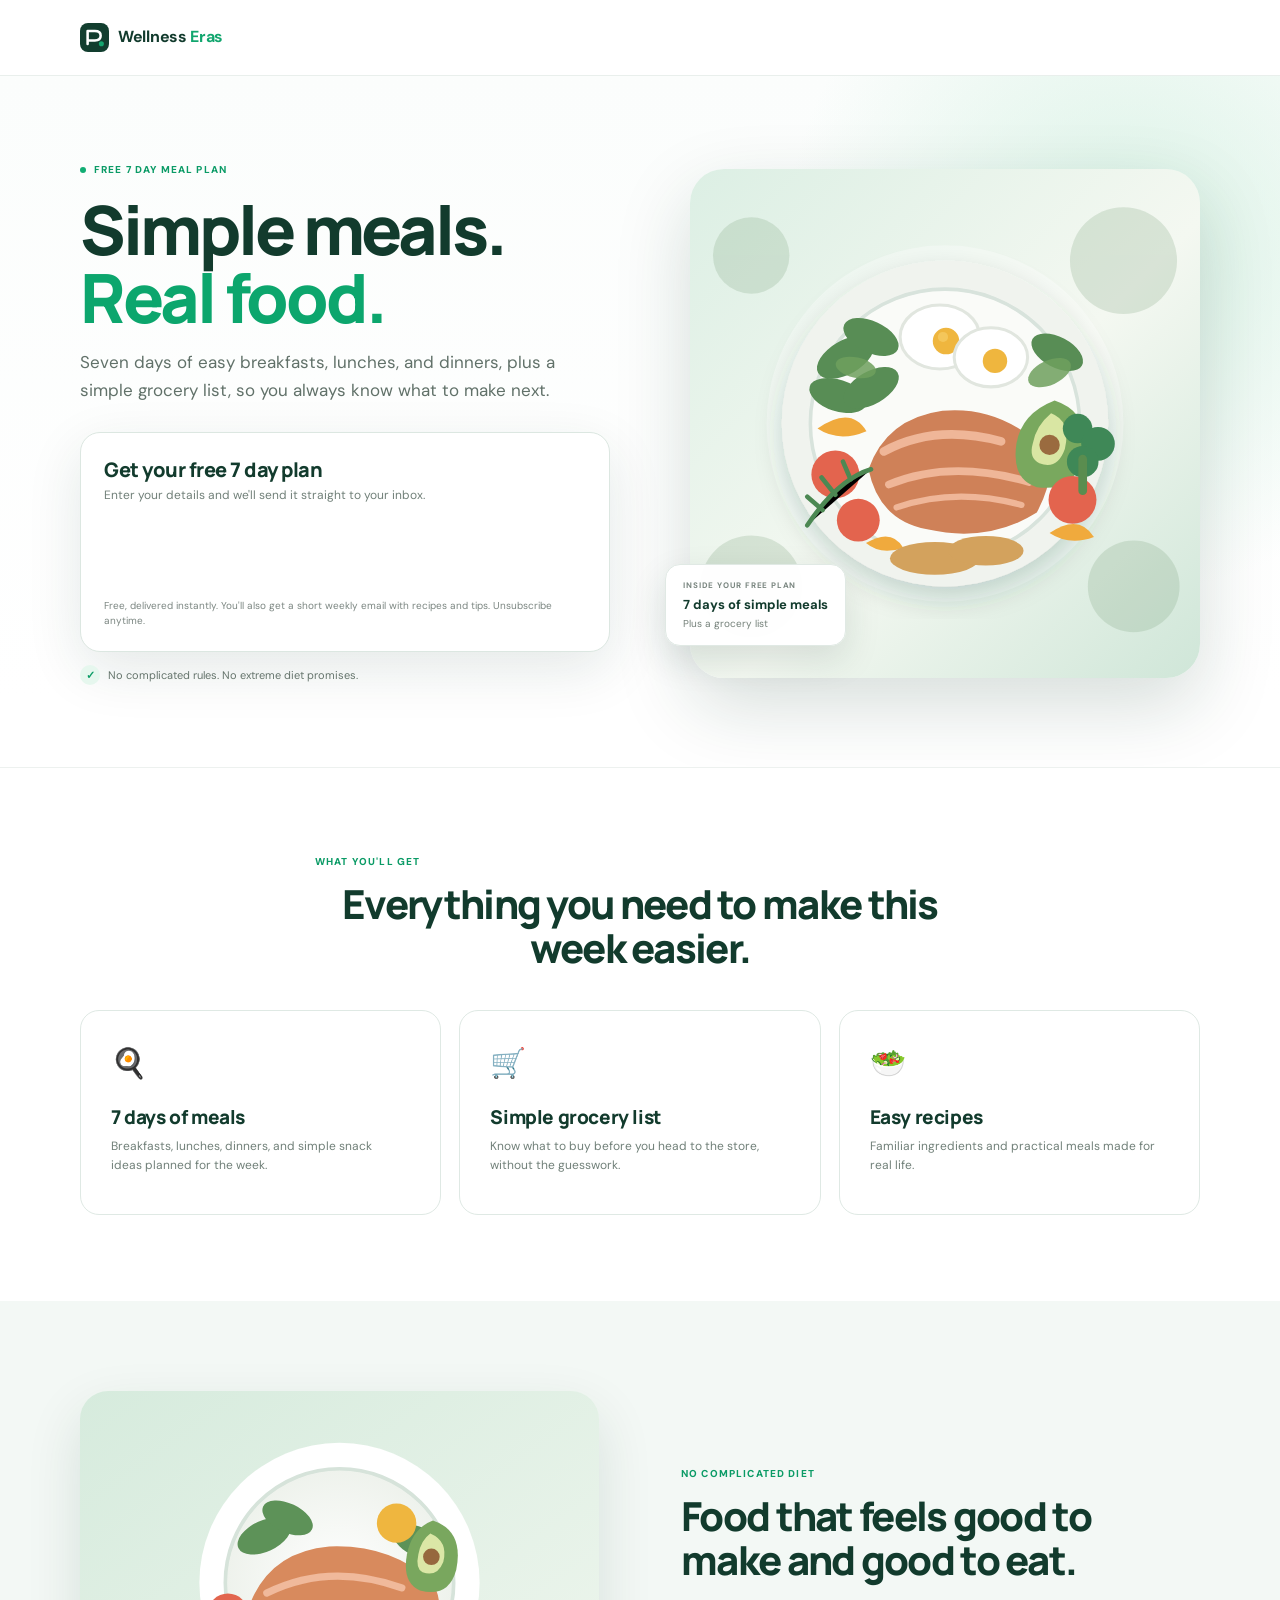
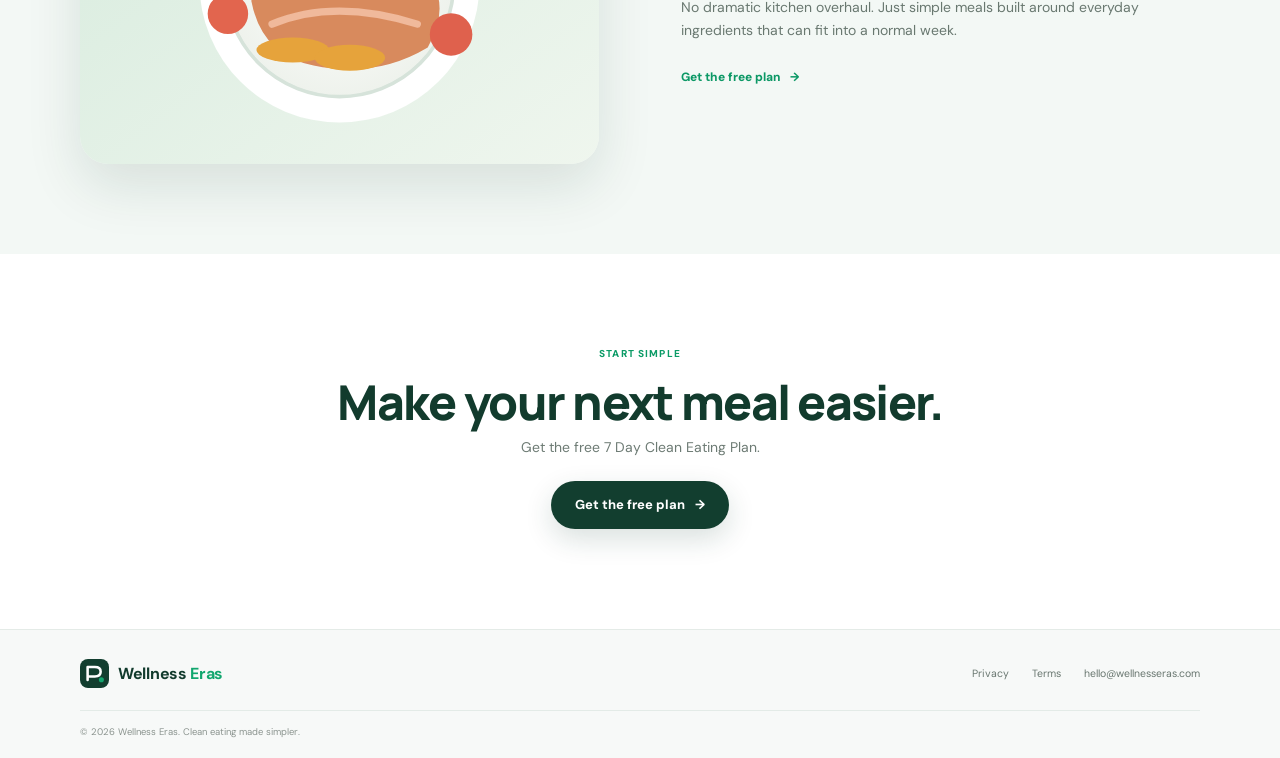
==== commit 3d235f58: "Add files via upload" ====
--- a/index.html
+++ b/index.html
@@ -50,7 +50,7 @@
       <img src="assets/logo-mark.svg" alt="" class="logo-mark">
       <span>Wellness <b>Eras</b></span>
     </a>
-    <a class="nav-link" href="/28-day-plan">28 Day Plan <span>→</span></a>
+    <div class="nav-spacer" aria-hidden="true"></div>
   </div>
 </header>
 
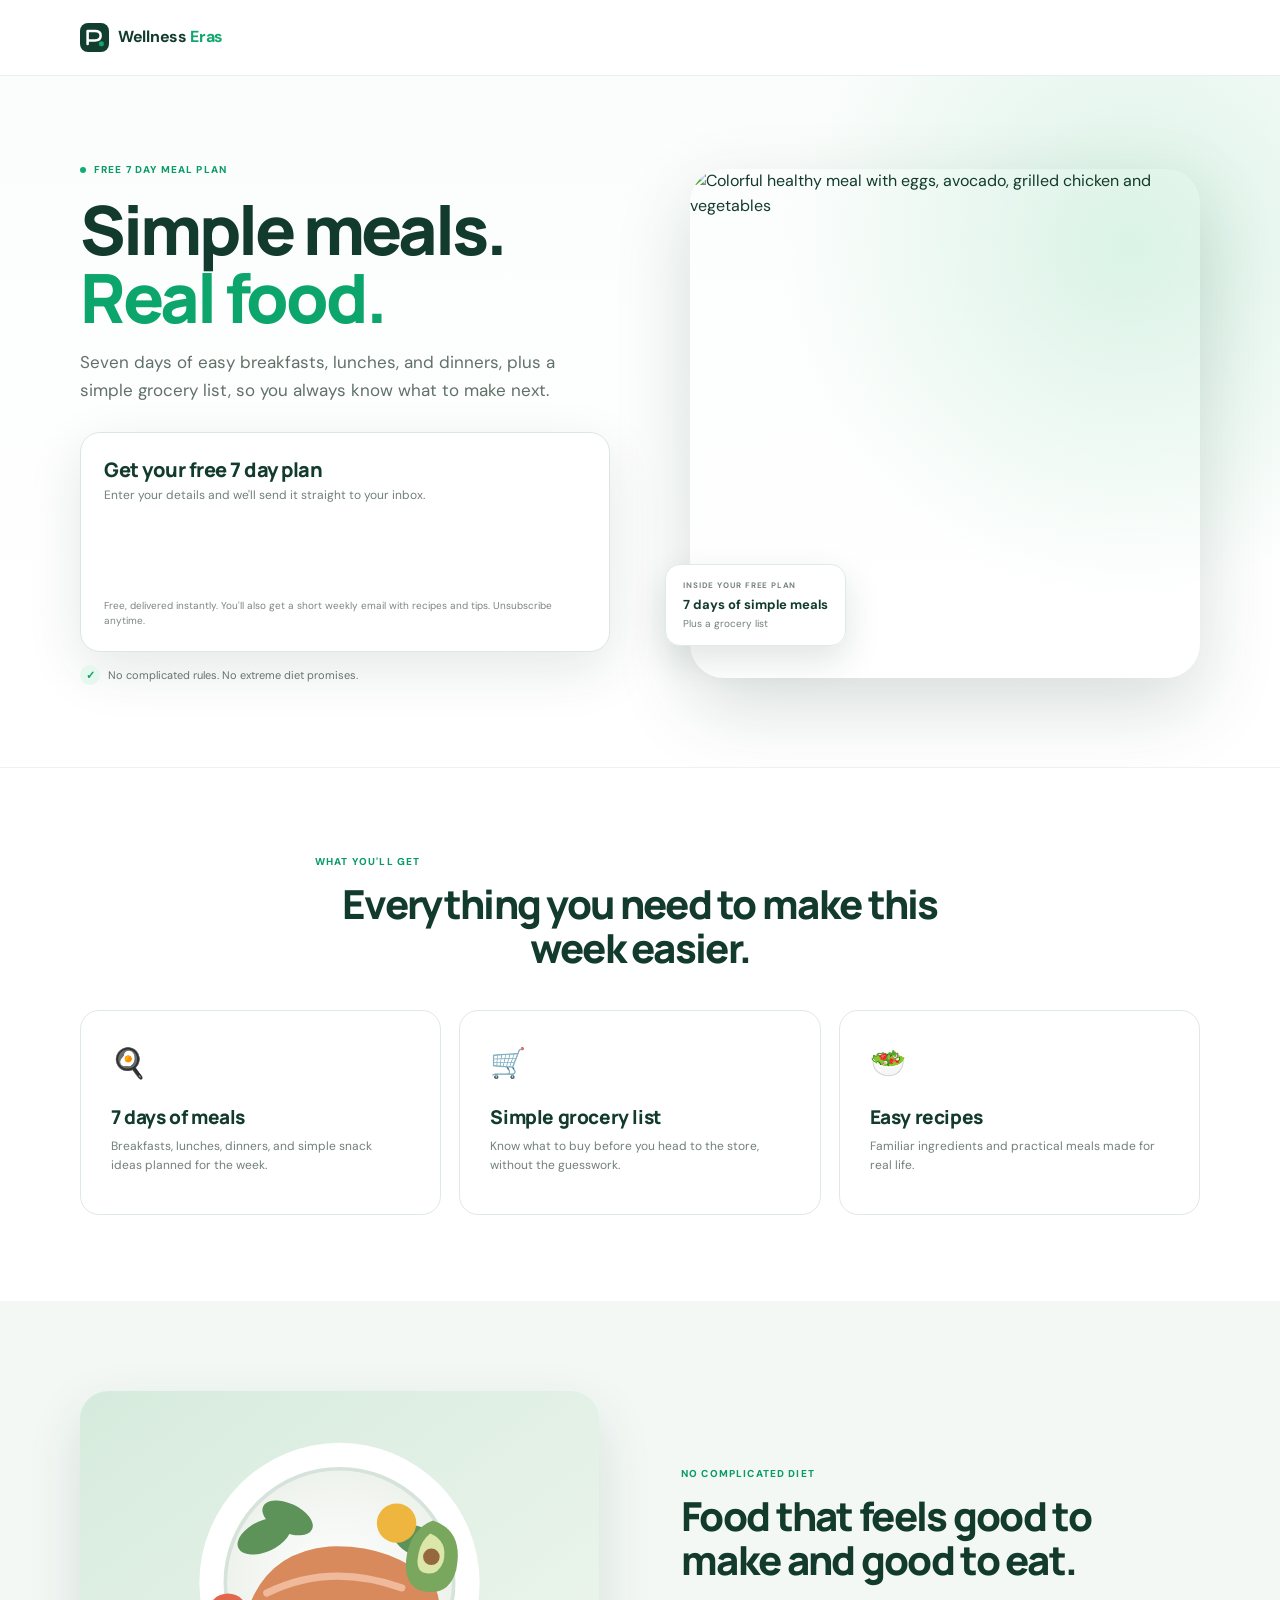
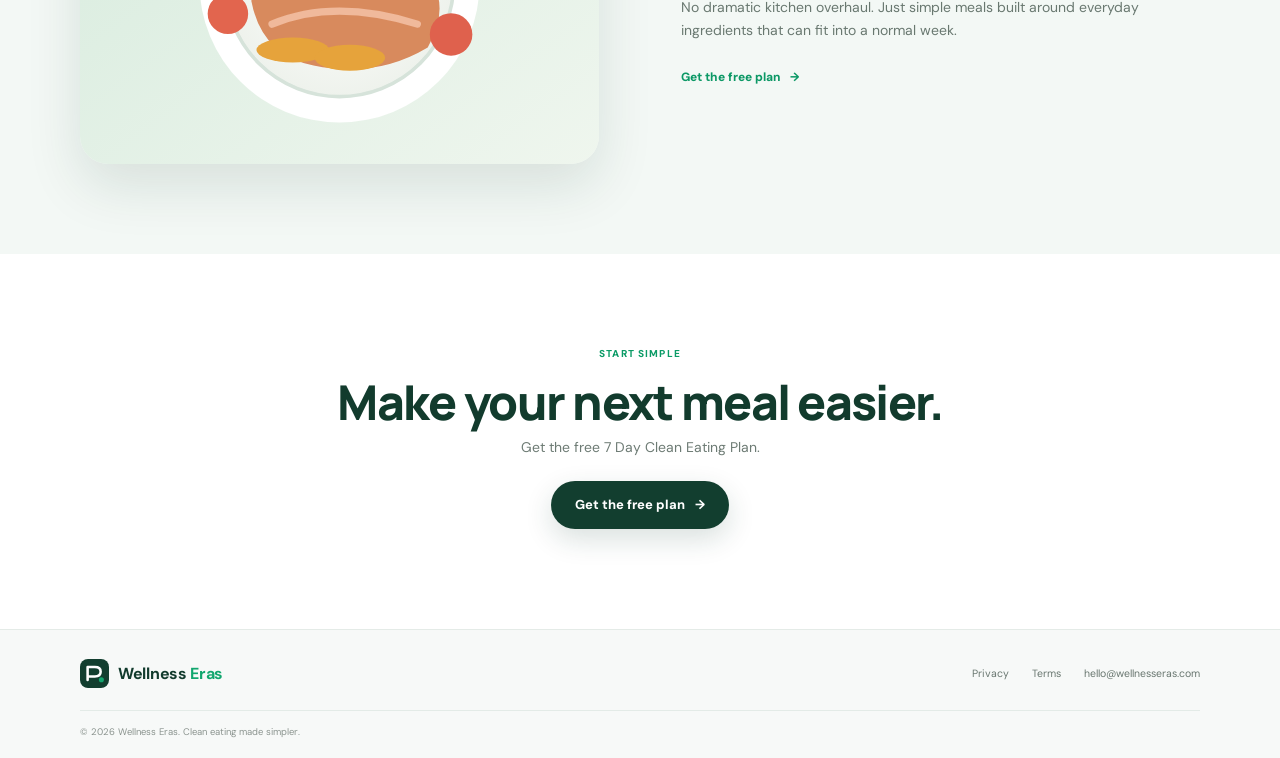
==== commit 10251db7: "Update index.html" ====
--- a/index.html
+++ b/index.html
@@ -10,12 +10,12 @@
 <meta property="og:site_name" content="Wellness Eras">
 <meta property="og:title" content="Simple meals. Real food.">
 <meta property="og:description" content="Get the free 7 day clean eating plan with simple meals and a grocery list.">
-<meta property="og:image" content="https://wellnesseras.com/images/hero-food.svg">
+<meta property="og:image" content="https://wellnesseras.com/images/hero-food.png">
 <meta property="og:url" content="https://wellnesseras.com/">
 <meta name="twitter:card" content="summary_large_image">
 <meta name="twitter:title" content="Simple meals. Real food.">
 <meta name="twitter:description" content="Get the free 7 day clean eating plan with simple meals and a grocery list.">
-<meta name="twitter:image" content="https://wellnesseras.com/images/hero-food.svg">
+<meta name="twitter:image" content="https://wellnesseras.com/images/hero-food.png">
 <link rel="preconnect" href="https://fonts.googleapis.com">
 <link rel="preconnect" href="https://fonts.gstatic.com" crossorigin>
 <link href="https://fonts.googleapis.com/css2?family=DM+Sans:wght@400;500;600;700&family=Manrope:wght@600;700;800&display=swap" rel="stylesheet">
@@ -81,7 +81,7 @@
 
     <div class="hero-visual">
       <div class="photo-wrap">
-        <img src="images/hero-food.svg" alt="Colorful healthy meal with eggs, avocado, grilled chicken and vegetables" class="hero-photo">
+        <img src="images/hero-food.png" alt="Colorful healthy meal with eggs, avocado, grilled chicken and vegetables" class="hero-photo">
         <div class="photo-label">
           <small>INSIDE YOUR FREE PLAN</small>
           <strong>7 days of simple meals</strong>
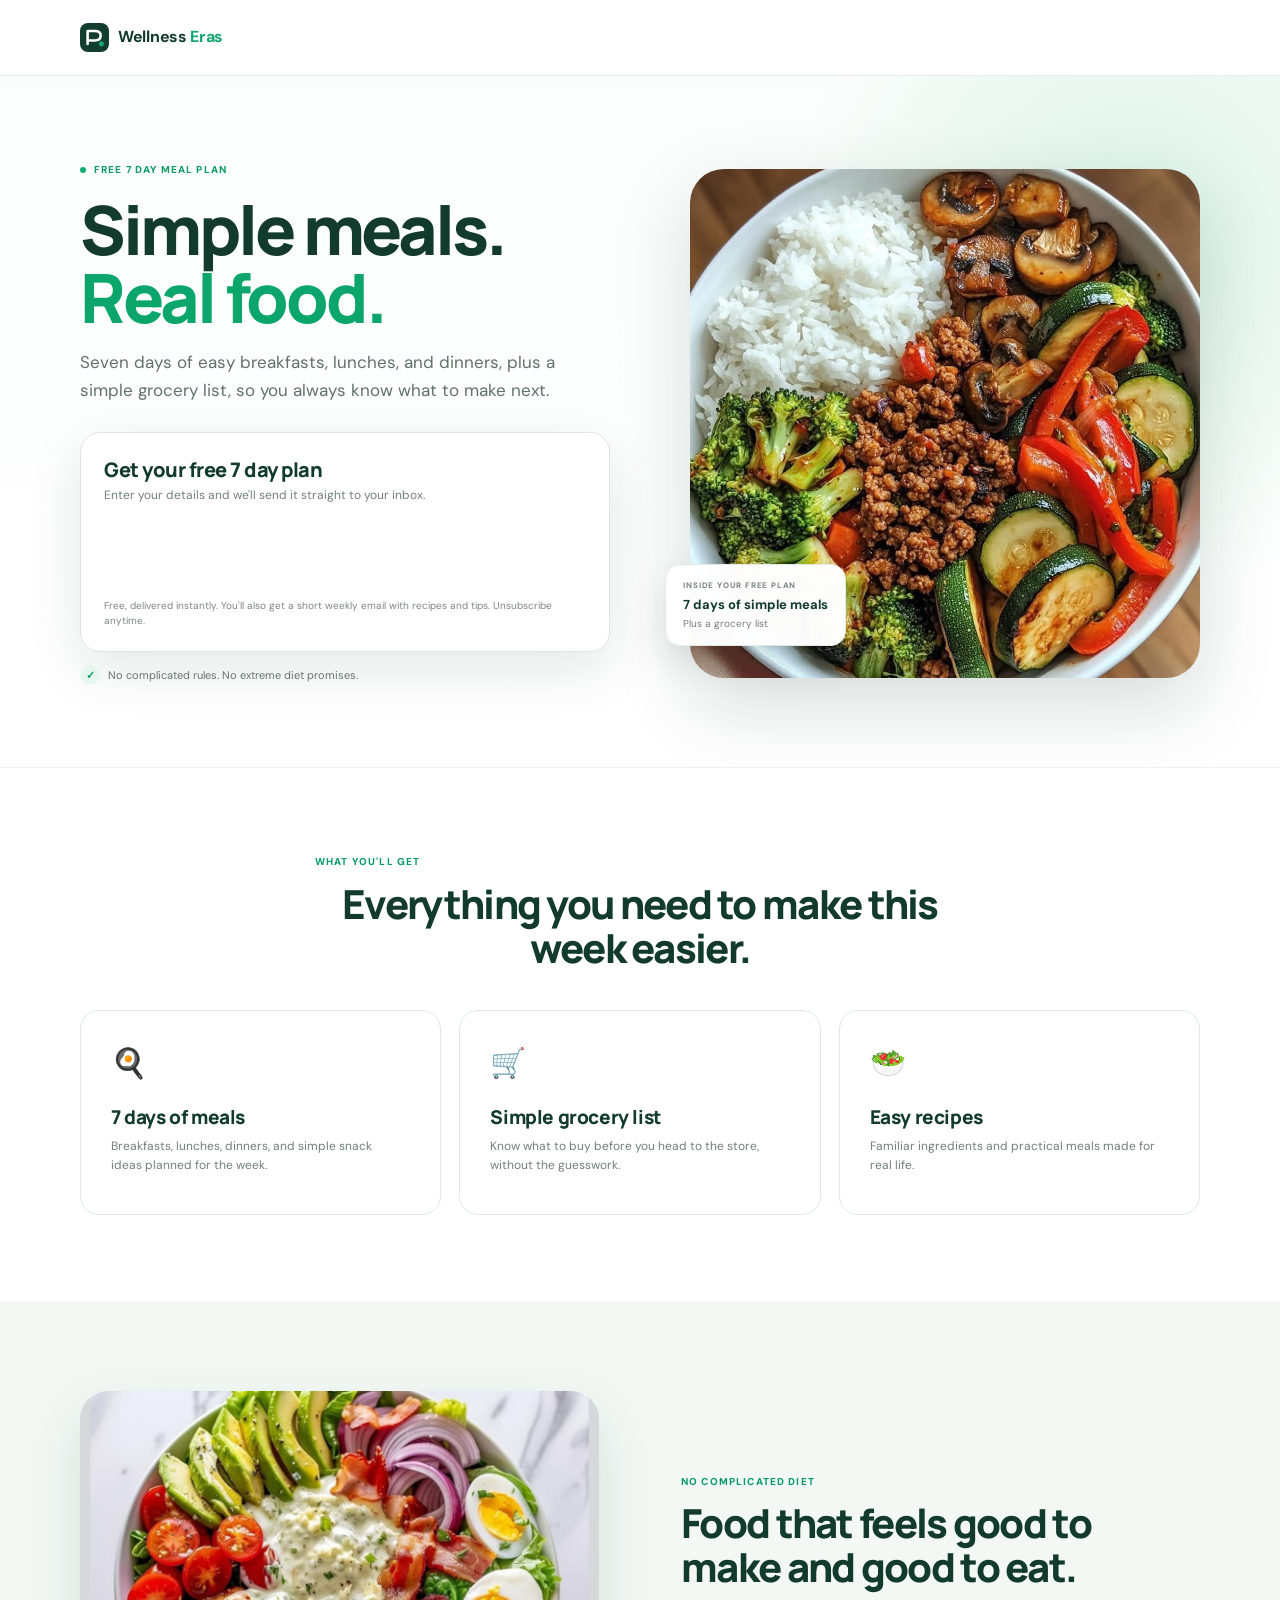
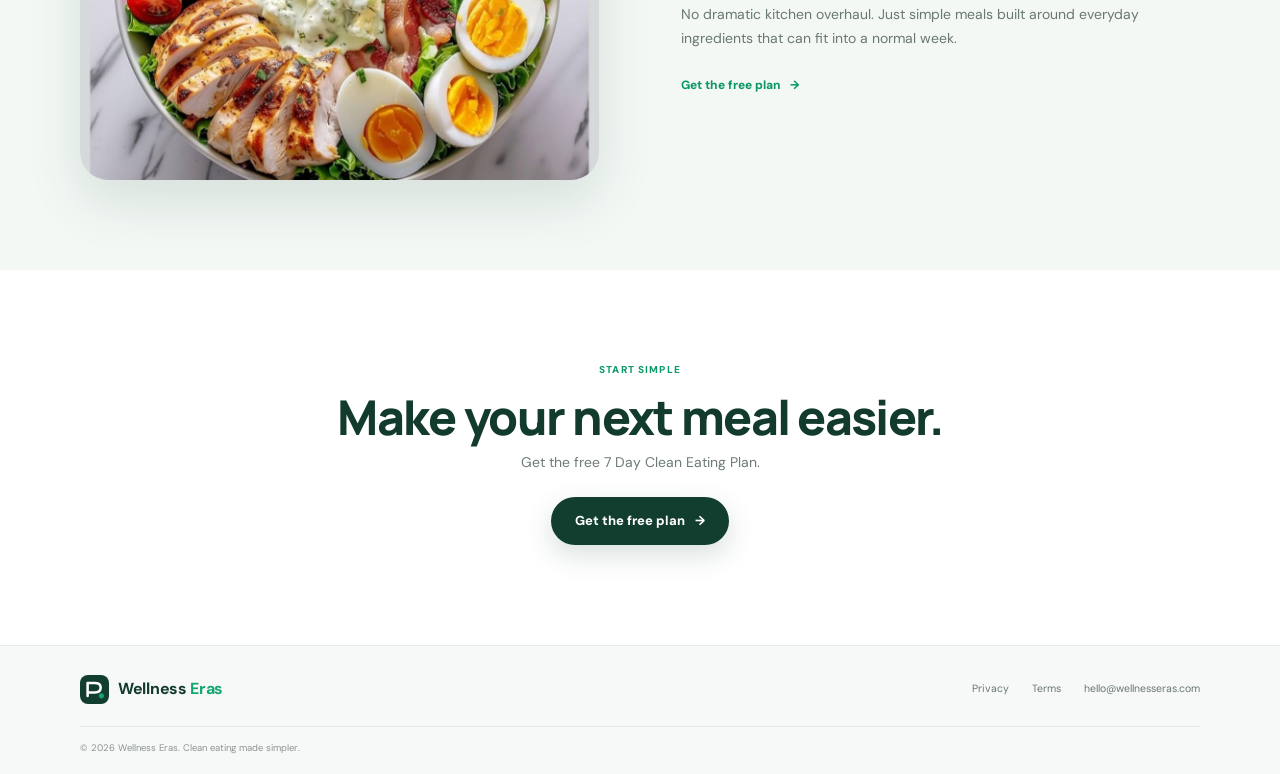
==== commit 293acebd: "Change meal preview image format from SVG to PNG" ====
--- a/index.html
+++ b/index.html
@@ -122,7 +122,7 @@
 <section class="food-preview">
   <div class="container preview-grid">
     <div class="preview-photo">
-      <img src="images/meal-preview.svg" alt="Healthy colorful meal bowl with vegetables and grilled chicken">
+      <img src="images/meal-preview.png" alt="Healthy colorful meal bowl with vegetables and grilled chicken">
     </div>
     <div class="preview-copy">
       <div class="eyebrow">NO COMPLICATED DIET</div>
